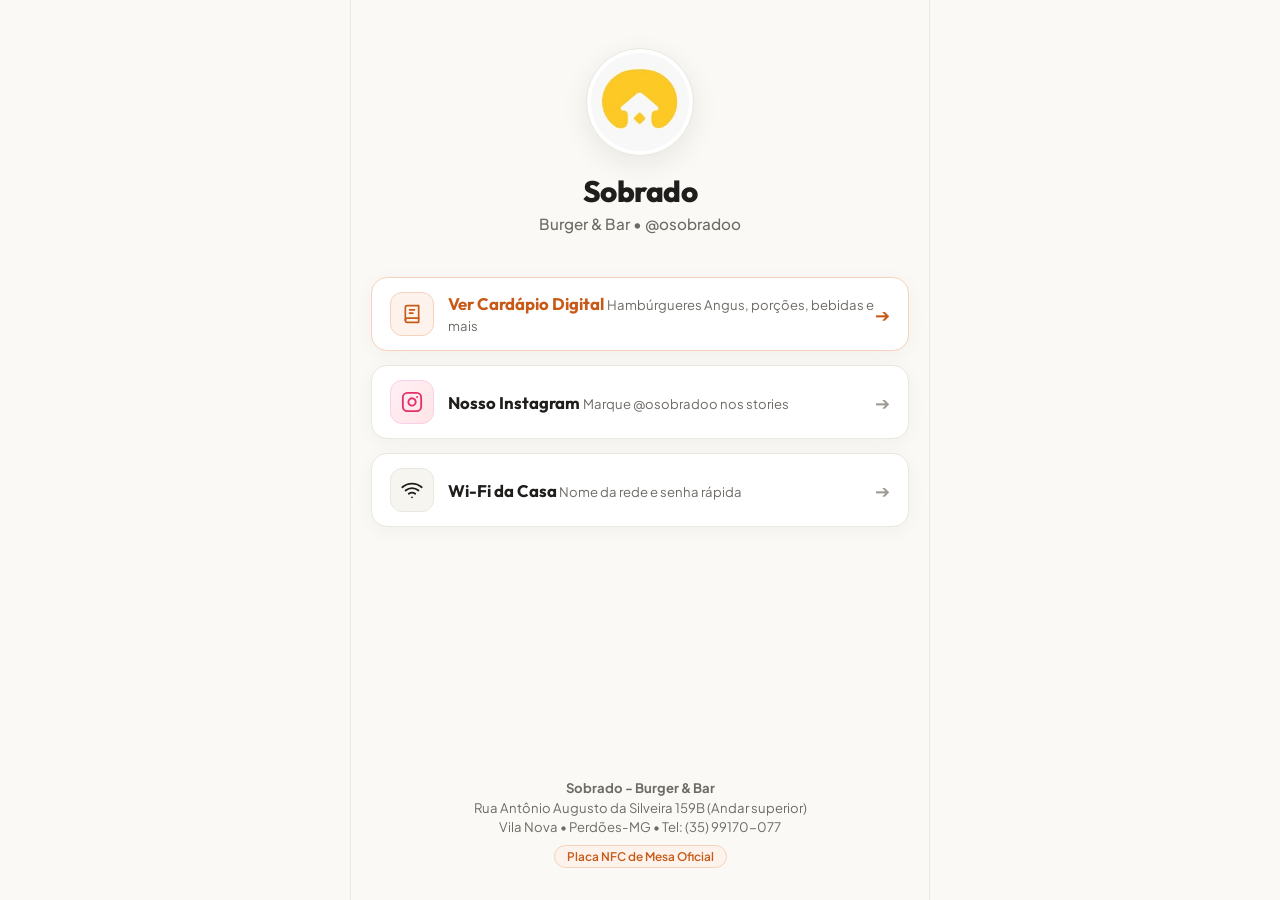
==== index.html @ 11cb1b07 "Primeiro commit" ====
<!DOCTYPE html>
<html lang="pt-BR">
<head>
  <meta charset="UTF-8">
  <meta name="viewport" content="width=device-width, initial-scale=1.0, maximum-scale=1.0, user-scalable=no, viewport-fit=cover">
  <meta name="theme-color" content="#FAF9F5">
  <meta name="apple-mobile-web-app-status-bar-style" content="default">
  <meta name="description" content="O Sobrado — Hamburgueria artesanal & Chopp em ambiente histórico. Acesse o cardápio digital, conecte-se ao Wi-Fi e conheça nossas criações gastronômicas.">
  
  <!-- Open Graph / WhatsApp Preview -->
  <meta property="og:type" content="website">
  <meta property="og:title" content="Sobrado - Burger & Bar">
  <meta property="og:description" content="Cardápio digital artesanal, hambúrgueres Angus, porções e bebidas. Conecte-se e faça seu pedido.">
  <meta property="og:image" content="assets/images/Logo_Sobrado.jpg">
  <meta property="og:locale" content="pt_BR">
  <meta property="og:site_name" content="Sobrado">

  <title>Sobrado - Burger & Bar — Hub de Mesa</title>

  <!-- Favicon com logo oficial -->
  <link rel="icon" type="image/jpeg" href="assets/images/Logo_Sobrado.jpg">

  <!-- Estilos da Aplicação -->
  <link rel="stylesheet" href="assets/css/styles.css">
</head>
<body>

  <div class="app-container" id="hubAppContainer">
    <main class="hub-wrapper">

      <!-- Identidade e Boas-Vindas Centralizada (Topo Limpo & Minimalista) -->
      <section class="hub-identity">
        <div class="hub-logo-box">
          <img 
            src="assets/images/Logo_Sobrado.jpg" 
            alt="Logotipo Sobrado - Burger & Bar" 
            class="hub-logo-img"
            width="108"
            height="108"
            loading="eager"
          />
        </div>

        <h1 class="hub-title">Sobrado</h1>
        <p class="hub-subtitle">Burger & Bar • @osobradoo</p>

        <!-- Selo de Mesa Ativa Detectada via URL NFC (?mesa=XX) -->
        <div class="table-badge" id="hubTableBadge" style="display: none;">
          <span class="table-badge-dot" aria-hidden="true"></span>
          <span>Mesa <strong id="hubTableNumber">--</strong> Conectada</span>
        </div>
      </section>

      <!-- Ações do Hub de Mesa -->
      <nav class="hub-actions" aria-label="Menu principal de acesso">
        
        <!-- Opção 1: Ver Cardápio (Ação Principal) -->
        <a href="cardapio.html" class="hub-btn hub-btn-primary" id="hubMenuLink">
          <div class="hub-btn-left">
            <span class="hub-btn-icon" aria-hidden="true">
              <svg width="20" height="20" viewBox="0 0 24 24" fill="none" stroke="currentColor" stroke-width="2" stroke-linecap="round" stroke-linejoin="round">
                <path d="M4 19.5A2.5 2.5 0 0 1 6.5 17H20"></path>
                <path d="M6.5 2H20v20H6.5A2.5 2.5 0 0 1 4 19.5v-15A2.5 2.5 0 0 1 6.5 2z"></path>
                <line x1="9" y1="7" x2="15" y2="7"></line>
                <line x1="9" y1="11" x2="13" y2="11"></line>
              </svg>
            </span>
            <div class="hub-btn-text">
              <span class="hub-btn-title">Ver Cardápio Digital</span>
              <span class="hub-btn-desc">Hambúrgueres Angus, porções, bebidas e mais</span>
            </div>
          </div>
          <span class="hub-btn-arrow" aria-hidden="true">➔</span>
        </a>

        <!-- Opção 2: Nosso Instagram -->
        <a 
          href="https://www.instagram.com/osobradoo" 
          target="_blank" 
          rel="noopener noreferrer" 
          class="hub-btn hub-btn-instagram"
          id="hubInstagramLink">
          <div class="hub-btn-left">
            <span class="hub-btn-icon" aria-hidden="true">
              <svg width="22" height="22" viewBox="0 0 24 24" fill="none" stroke="currentColor" stroke-width="2" stroke-linecap="round" stroke-linejoin="round">
                <rect x="2" y="2" width="20" height="20" rx="5" ry="5"></rect>
                <path d="M16 11.37A4 4 0 1 1 12.63 8 4 4 0 0 1 16 11.37z"></path>
                <line x1="17.5" y1="6.5" x2="17.51" y2="6.5"></line>
              </svg>
            </span>
            <div class="hub-btn-text">
              <span class="hub-btn-title">Nosso Instagram</span>
              <span class="hub-btn-desc">Marque @osobradoo nos stories</span>
            </div>
          </div>
          <span class="hub-btn-arrow" aria-hidden="true">➔</span>
        </a>

        <!-- Opção 3: Wi-Fi da Casa -->
        <button type="button" class="hub-btn hub-btn-wifi btn-trigger-wifi" id="hubWifiBtn">
          <div class="hub-btn-left">
            <span class="hub-btn-icon" aria-hidden="true">
              <svg width="22" height="22" viewBox="0 0 24 24" fill="none" stroke="currentColor" stroke-width="2" stroke-linecap="round" stroke-linejoin="round">
                <path d="M5 12.55a11 11 0 0 1 14.08 0"></path>
                <path d="M1.42 9a16 16 0 0 1 21.16 0"></path>
                <path d="M8.53 16.11a6 6 0 0 1 6.95 0"></path>
                <line x1="12" y1="20" x2="12.01" y2="20"></line>
              </svg>
            </span>
            <div class="hub-btn-text">
              <span class="hub-btn-title">Wi-Fi da Casa</span>
              <span class="hub-btn-desc">Nome da rede e senha rápida</span>
            </div>
          </div>
          <span class="hub-btn-arrow" aria-hidden="true">➔</span>
        </button>

      </nav>

      <!-- Rodapé Institucional Oficial -->
      <footer class="hub-footer">
        <p class="hub-footer-text">
          <strong>Sobrado - Burger & Bar</strong><br>
          Rua Antônio Augusto da Silveira 159B (Andar superior)<br>
          Vila Nova • Perdões-MG • Tel: (35) 99170-077
        </p>
        <span class="hub-footer-badge">Placa NFC de Mesa Oficial</span>
      </footer>

    </main>

    <!-- Modal de Wi-Fi -->
    <div class="modal-overlay" id="wifiModal" role="dialog" aria-modal="true" aria-labelledby="wifiModalTitle">
      <div class="wifi-modal-box">
        <div class="wifi-icon-large" aria-hidden="true">
          <svg width="32" height="32" viewBox="0 0 24 24" fill="none" stroke="currentColor" stroke-width="2" stroke-linecap="round" stroke-linejoin="round">
            <path d="M5 12.55a11 11 0 0 1 14.08 0"></path>
            <path d="M1.42 9a16 16 0 0 1 21.16 0"></path>
            <path d="M8.53 16.11a6 6 0 0 1 6.95 0"></path>
            <line x1="12" y1="20" x2="12.01" y2="20"></line>
          </svg>
        </div>

        <h2 class="wifi-modal-title" id="wifiModalTitle">Wi-Fi d'O Sobrado</h2>
        <p class="wifi-modal-desc">Conecte-se gratuitamente à nossa rede exclusiva para clientes.</p>

        <div class="wifi-info-card">
          <div class="wifi-row">
            <span class="wifi-row-label">Nome da Rede (SSID)</span>
            <span class="wifi-row-value">O Sobrado - Clientes</span>
          </div>
          <div class="wifi-row">
            <span class="wifi-row-label">Senha de Acesso</span>
            <span class="wifi-row-value">sobradoburger</span>
          </div>
        </div>

        <button type="button" class="btn-copy-wifi" id="btnCopyWifiPassword">
          <svg width="18" height="18" viewBox="0 0 24 24" fill="none" stroke="currentColor" stroke-width="2" stroke-linecap="round" stroke-linejoin="round">
            <rect x="9" y="9" width="13" height="13" rx="2" ry="2"></rect>
            <path d="M5 15H4a2 2 0 0 1-2-2V4a2 2 0 0 1 2-2h9a2 2 0 0 1 2 2v1"></path>
          </svg>
          <span>Copiar Senha</span>
        </button>

        <button type="button" class="btn-close-wifi-text" id="btnCloseWifi">
          Fechar Janela
        </button>
      </div>
    </div>

    <!-- Toast de Notificação -->
    <div class="toast-notice" id="toastNotice" role="status" aria-live="polite"></div>

  </div>

  <!-- Scripts -->
  <script src="assets/js/products.js"></script>
  <script src="assets/js/app.js"></script>
</body>
</html>
---- assets/css/styles.css ----
/* =====================================================================
   O SOBRADO — CARDÁPIO DIGITAL & HUB NFC
   Design System Light Theme: Leve, Limpo, Sofisticado e Minimalista
   ===================================================================== */

@import url('https://fonts.googleapis.com/css2?family=Outfit:wght@400;500;600;700;800&family=Plus+Jakarta+Sans:wght@400;500;600;700&display=swap');

:root {
  /* 1. Paleta de Superfícies (Light Gastronômico & Aconchegante) */
  --bg-main: #FAF9F5;             /* Creme/off-white suave, acolhedor e leve */
  --bg-main-alt: #F4F1EA;         /* Variação sutil para seções de destaque */
  --bg-card: #FFFFFF;             /* Branco puro para cartões e links */
  --bg-card-hover: #FCFBFA;       /* Micro-hover suave */
  --bg-input: #FFFFFF;            /* Fundo dos campos de entrada */
  --bg-chip: #F2EFEB;             /* Chips inativos e badges secundários */
  --bg-chip-hover: #E9E5DE;       /* Hover de chips */
  --bg-glass: rgba(250, 249, 245, 0.92); /* Vidro fosco claro no topo */

  /* 2. Cores de Destaque Gastronômico (Terracota & Âmbar Queimado) */
  --brand-terracotta: #C85A17;     /* Tom terracota/brasa nobre */
  --brand-terracotta-hover: #B44E11; /* Estado ativo/hover */
  --brand-terracotta-light: #FDF3EC; /* Fundo suave para ícones e tags */
  --brand-terracotta-border: #F6D2BD;/* Borda delicada de destaque */
  --brand-amber: #D97706;          /* Âmbar complementar */

  /* 3. Selo de Mesa e Status (Verde Musgo / Sálvia Acolhedor) */
  --status-table-bg: #EAF6EE;      /* Fundo da cápsula da mesa */
  --status-table-border: #C6E7D2;  /* Borda sutil da cápsula */
  --status-table-text: #237841;    /* Verde elegante e legível */
  --status-table-dot: #2E9B54;     /* Ponto pulsante */

  /* 4. Tipografia & Hierarquia de Contraste */
  --text-primary: #1F1E1C;         /* Preto suave / grafite escuro */
  --text-heading: #2D2B28;         /* Títulos e destaques estruturais */
  --text-secondary: #6E6B65;       /* Descrições e ingredientes */
  --text-dim: #9E9B94;             /* Elementos discretos e placeholders */
  --text-white: #FFFFFF;           /* Texto sobre botões terracota */

  /* 5. Bordas e Sombras Suaves (Sem peso preto) */
  --border-subtle: #EAE7E1;        /* Linha sutil padrão */
  --border-divider: #F0ECE4;       /* Divisores internos */
  --border-focus: #C85A17;         /* Foco de acessibilidade */

  --shadow-sm: 0 2px 8px rgba(31, 30, 28, 0.03);
  --shadow-card: 0 4px 20px rgba(31, 30, 28, 0.04);
  --shadow-card-hover: 0 8px 26px rgba(31, 30, 28, 0.07);
  --shadow-drawer: 0 -10px 40px rgba(31, 30, 28, 0.12);
  --shadow-modal: 0 16px 40px rgba(31, 30, 28, 0.14);

  /* 6. Medidas e Geometria */
  --font-heading: 'Outfit', -apple-system, BlinkMacSystemFont, sans-serif;
  --font-body: 'Plus Jakarta Sans', -apple-system, BlinkMacSystemFont, sans-serif;
  --radius-sm: 10px;
  --radius-md: 16px;
  --radius-lg: 20px;
  --radius-xl: 24px;
  --radius-full: 9999px;
  --header-height: 64px;
  --category-bar-height: 56px;
  --touch-target: 44px;
}

/* =====================================================================
   RESET E BASE
   ===================================================================== */
*, *::before, *::after {
  box-sizing: border-box;
  margin: 0;
  padding: 0;
  -webkit-tap-highlight-color: transparent;
}

html {
  font-size: 16px;
  scroll-behavior: smooth;
  background-color: var(--bg-main);
  color: var(--text-primary);
  font-family: var(--font-body);
  -webkit-font-smoothing: antialiased;
  -moz-osx-font-smoothing: grayscale;
}

body {
  min-height: 100vh;
  display: flex;
  flex-direction: column;
  background-color: var(--bg-main);
  color: var(--text-primary);
  overflow-x: hidden;
  padding-bottom: env(safe-area-inset-bottom, 20px);
}

img, video {
  display: block;
  max-width: 100%;
  height: auto;
}

button, a, input {
  font-family: inherit;
  color: inherit;
}

button {
  background: none;
  border: none;
  cursor: pointer;
}

a {
  text-decoration: none;
}

/* =====================================================================
   CONTAINER DO APP (MOBILE-FIRST)
   ===================================================================== */
.app-container {
  width: 100%;
  max-width: 580px;
  margin: 0 auto;
  min-height: 100vh;
  position: relative;
  display: flex;
  flex-direction: column;
  background-color: var(--bg-main);
}

/* =====================================================================
   1. HUB DE ENTRADA (INDEX.HTML / LINKTREE DA MESA)
   ===================================================================== */
.hub-wrapper {
  display: flex;
  flex-direction: column;
  min-height: 100vh;
  padding: 48px 20px 32px 20px;
  padding-top: max(48px, env(safe-area-inset-top, 32px));
  position: relative;
  z-index: 1;
}

/* Identidade Centralizada do Sobrado (Clean & Minimalista) */
.hub-identity {
  display: flex;
  flex-direction: column;
  align-items: center;
  text-align: center;
  margin-top: 0;
  margin-bottom: 30px;
  position: relative;
  z-index: 2;
}

.hub-logo-box {
  width: 108px;
  height: 108px;
  border-radius: 50%;
  padding: 4px;
  background-color: #FFFFFF;
  border: 1px solid var(--border-subtle);
  box-shadow: 0 8px 28px rgba(31, 30, 28, 0.08);
  margin-bottom: 16px;
  transition: transform 0.25s ease, box-shadow 0.25s ease;
  display: flex;
  align-items: center;
  justify-content: center;
  overflow: hidden;
}

.hub-logo-box:hover {
  transform: translateY(-2px);
  box-shadow: 0 12px 32px rgba(31, 30, 28, 0.12);
}

.hub-logo-img {
  width: 100%;
  height: 100%;
  border-radius: 50%;
  object-fit: cover;
  background-color: #FFFFFF;
}

.hub-title {
  font-family: var(--font-heading);
  font-size: 1.85rem;
  font-weight: 800;
  letter-spacing: -0.5px;
  color: var(--text-primary);
  margin-bottom: 4px;
}

.hub-subtitle {
  font-size: 0.95rem;
  color: var(--text-secondary);
  font-weight: 500;
  margin-bottom: 14px;
}

/* Selo de Mesa Ativa Clean */
.table-badge {
  display: inline-flex;
  align-items: center;
  gap: 8px;
  background-color: var(--status-table-bg);
  border: 1px solid var(--status-table-border);
  padding: 6px 14px;
  border-radius: var(--radius-full);
  font-size: 0.85rem;
  font-weight: 600;
  color: var(--status-table-text);
  box-shadow: 0 2px 6px rgba(35, 120, 65, 0.06);
}

.table-badge-dot {
  width: 8px;
  height: 8px;
  border-radius: 50%;
  background-color: var(--status-table-dot);
  box-shadow: 0 0 6px rgba(46, 155, 84, 0.5);
  animation: pulseGreen 2.2s infinite ease-in-out;
}

@keyframes pulseGreen {
  0%, 100% { transform: scale(0.9); opacity: 0.85; }
  50% { transform: scale(1.15); opacity: 1; }
}

/* Lista de Ações do Hub */
.hub-actions {
  display: flex;
  flex-direction: column;
  gap: 14px;
  width: 100%;
  margin-bottom: 28px;
}

.hub-btn {
  display: flex;
  align-items: center;
  justify-content: space-between;
  width: 100%;
  min-height: 68px;
  padding: 14px 18px;
  border-radius: var(--radius-md);
  background-color: var(--bg-card);
  border: 1px solid var(--border-subtle);
  color: var(--text-primary);
  box-shadow: var(--shadow-card);
  transition: transform 0.18s cubic-bezier(0.16, 1, 0.3, 1), box-shadow 0.18s ease, border-color 0.18s ease;
  position: relative;
}

.hub-btn:hover {
  box-shadow: var(--shadow-card-hover);
  border-color: #DFDBD3;
  transform: translateY(-1px);
}

.hub-btn:active {
  transform: scale(0.985);
}

.hub-btn-left {
  display: flex;
  align-items: center;
  gap: 14px;
}

.hub-btn-icon {
  width: 44px;
  height: 44px;
  border-radius: 12px;
  display: flex;
  align-items: center;
  justify-content: center;
  font-size: 1.25rem;
  flex-shrink: 0;
  background-color: var(--bg-main-alt);
  border: 1px solid var(--border-subtle);
  color: var(--text-primary);
  transition: transform 0.2s ease, background-color 0.2s ease;
}

.hub-btn-text {
  text-align: left;
}

.hub-btn-title {
  font-family: var(--font-heading);
  font-size: 1.05rem;
  font-weight: 700;
  color: var(--text-primary);
  line-height: 1.25;
}

.hub-btn-desc {
  font-size: 0.82rem;
  color: var(--text-secondary);
  margin-top: 3px;
}

.hub-btn-arrow {
  color: var(--text-dim);
  font-size: 1.15rem;
  transition: transform 0.2s ease, color 0.2s ease;
}

.hub-btn:hover .hub-btn-arrow {
  transform: translateX(3px);
  color: var(--brand-terracotta);
}

/* Botão 1: Ver Cardápio (Ação Principal com Acento Terracota Nobre) */
.hub-btn-primary {
  border-color: var(--brand-terracotta-border);
  background-color: #FFFFFF;
}

.hub-btn-primary .hub-btn-icon {
  background-color: var(--brand-terracotta-light);
  border-color: var(--brand-terracotta-border);
  color: var(--brand-terracotta);
}

.hub-btn-primary .hub-btn-title {
  color: var(--brand-terracotta);
}

.hub-btn-primary .hub-btn-arrow {
  color: var(--brand-terracotta);
}

/* Botão 2: Instagram */
.hub-btn-instagram .hub-btn-icon {
  background: linear-gradient(135deg, #FFF0F5 0%, #FFE4E6 100%);
  border-color: #FBCFE8;
  color: #E1306C;
}

/* Botão 3: Wi-Fi */
.hub-btn-wifi .hub-btn-icon {
  background-color: #F7F5F0;
  color: var(--text-primary);
}

/* Rodapé do Hub */
.hub-footer {
  margin-top: auto;
  text-align: center;
  padding-top: 20px;
}

.hub-footer-text {
  font-size: 0.82rem;
  color: var(--text-secondary);
  line-height: 1.5;
}

.hub-footer-badge {
  display: inline-block;
  margin-top: 8px;
  font-size: 0.74rem;
  font-weight: 600;
  color: var(--brand-terracotta);
  background-color: var(--brand-terracotta-light);
  border: 1px solid var(--brand-terracotta-border);
  padding: 3px 12px;
  border-radius: var(--radius-full);
}

/* =====================================================================
   2. CARDÁPIO DIGITAL (CARDAPIO.HTML)
   ===================================================================== */

/* Header Compacto Sticky */
.menu-header {
  position: sticky;
  top: 0;
  z-index: 100;
  height: var(--header-height);
  background: var(--bg-glass);
  backdrop-filter: blur(12px);
  -webkit-backdrop-filter: blur(12px);
  border-bottom: 1px solid var(--border-subtle);
  display: flex;
  align-items: center;
  justify-content: space-between;
  padding: 0 16px;
  padding-top: env(safe-area-inset-top, 0px);
}

.header-left {
  display: flex;
  align-items: center;
  gap: 12px;
}

.btn-back-hub {
  width: 40px;
  height: 40px;
  border-radius: 12px;
  background-color: var(--bg-card);
  border: 1px solid var(--border-subtle);
  display: flex;
  align-items: center;
  justify-content: center;
  color: var(--text-primary);
  box-shadow: var(--shadow-sm);
  transition: transform 0.1s ease, border-color 0.15s ease;
}

.btn-back-hub:active {
  transform: scale(0.92);
}

.header-brand {
  display: flex;
  align-items: center;
  gap: 10px;
}

.header-logo-mini {
  width: 36px;
  height: 36px;
  border-radius: 50%;
  object-fit: cover;
  border: 1.5px solid var(--border-subtle);
  background-color: #FFFFFF;
}

.header-title-box {
  display: flex;
  flex-direction: column;
}

.header-title {
  font-family: var(--font-heading);
  font-size: 1.15rem;
  font-weight: 800;
  color: var(--text-primary);
  line-height: 1.1;
  letter-spacing: -0.3px;
}

.header-desc {
  font-size: 0.74rem;
  color: var(--text-secondary);
  font-weight: 500;
}

.header-right {
  display: flex;
  align-items: center;
  gap: 8px;
}

.header-table-badge {
  display: flex;
  align-items: center;
  gap: 6px;
  background-color: var(--status-table-bg);
  border: 1px solid var(--status-table-border);
  padding: 5px 12px;
  border-radius: var(--radius-full);
  font-size: 0.8rem;
  font-weight: 700;
  color: var(--status-table-text);
}

.header-wifi-btn {
  width: 40px;
  height: 40px;
  border-radius: 12px;
  background-color: var(--bg-card);
  border: 1px solid var(--border-subtle);
  display: flex;
  align-items: center;
  justify-content: center;
  color: var(--text-primary);
  box-shadow: var(--shadow-sm);
  transition: transform 0.1s ease;
}

.header-wifi-btn:active {
  transform: scale(0.92);
}

.header-cart-btn {
  position: relative;
  width: 40px;
  height: 40px;
  border-radius: 12px;
  background-color: var(--bg-card);
  border: 1px solid var(--border-subtle);
  display: flex;
  align-items: center;
  justify-content: center;
  color: var(--text-primary);
  box-shadow: var(--shadow-sm);
  transition: transform 0.1s ease, border-color 0.15s ease;
  cursor: pointer;
}

.header-cart-btn:active {
  transform: scale(0.92);
}

.cart-badge {
  position: absolute;
  top: -4px;
  right: -4px;
  min-width: 19px;
  height: 19px;
  padding: 0 5px;
  border-radius: var(--radius-full);
  background-color: var(--brand-terracotta);
  color: #FFFFFF;
  font-size: 0.72rem;
  font-weight: 800;
  display: flex;
  align-items: center;
  justify-content: center;
  box-shadow: 0 2px 6px rgba(200, 90, 23, 0.45);
  border: 2px solid #FFFFFF;
  line-height: 1;
  transition: transform 0.2s cubic-bezier(0.175, 0.885, 0.32, 1.275);
}

/* Barra de Pesquisa Rápida */
.search-container {
  padding: 14px 16px 8px 16px;
  position: relative;
}

.search-input-wrapper {
  position: relative;
  display: flex;
  align-items: center;
  background-color: var(--bg-card);
  border: 1px solid var(--border-subtle);
  border-radius: var(--radius-md);
  padding: 0 14px;
  box-shadow: var(--shadow-sm);
  transition: border-color 0.2s ease, box-shadow 0.2s ease;
}

.search-input-wrapper:focus-within {
  border-color: var(--brand-terracotta);
  box-shadow: 0 0 0 3px rgba(200, 90, 23, 0.12);
}

.search-icon {
  color: var(--text-dim);
  font-size: 1.05rem;
  margin-right: 10px;
  flex-shrink: 0;
  display: flex;
  align-items: center;
}

.search-input {
  width: 100%;
  height: 46px;
  background: transparent;
  border: none;
  outline: none;
  color: var(--text-primary);
  font-size: 0.95rem;
  font-weight: 500;
}

.search-input::placeholder {
  color: var(--text-dim);
}

.search-clear-btn {
  width: 28px;
  height: 28px;
  display: none;
  align-items: center;
  justify-content: center;
  color: var(--text-dim);
  border-radius: 50%;
  font-size: 0.85rem;
  transition: color 0.15s ease;
}

.search-clear-btn:hover {
  color: var(--text-primary);
}

.search-input:not(:placeholder-shown) ~ .search-clear-btn {
  display: flex;
}

/* Barra de Categorias Horizontal Sticky */
.categories-bar-wrapper {
  position: sticky;
  top: var(--header-height);
  z-index: 90;
  background: var(--bg-glass);
  backdrop-filter: blur(12px);
  -webkit-backdrop-filter: blur(12px);
  border-bottom: 1px solid var(--border-subtle);
  padding: 10px 0;
}

.categories-bar {
  display: flex;
  gap: 8px;
  overflow-x: auto;
  scroll-behavior: smooth;
  padding: 0 16px;
  scrollbar-width: none;
  -ms-overflow-style: none;
}

.categories-bar::-webkit-scrollbar {
  display: none;
}

.category-tab {
  display: inline-flex;
  align-items: center;
  justify-content: center;
  padding: 8px 16px;
  min-height: 38px;
  border-radius: var(--radius-full);
  background-color: #F0EFEA;
  border: 1px solid var(--border-subtle);
  color: #555555;
  font-size: 0.86rem;
  font-weight: 600;
  white-space: nowrap;
  flex-shrink: 0;
  transition: all 0.2s cubic-bezier(0.16, 1, 0.3, 1);
  cursor: pointer;
  letter-spacing: -0.1px;
}

.category-tab:hover {
  background-color: #E8E6E0;
  color: var(--text-primary);
  border-color: #D8D4CC;
}

.category-tab.active {
  background-color: var(--brand-terracotta);
  color: #FFFFFF;
  border-color: var(--brand-terracotta);
  box-shadow: 0 3px 12px rgba(200, 90, 23, 0.24);
  font-weight: 700;
}

/* =====================================================================
   SEÇÕES E LISTAGEM DE PRODUTOS
   ===================================================================== */
.menu-content {
  padding: 16px;
  display: flex;
  flex-direction: column;
  gap: 32px;
}

.menu-section {
  scroll-margin-top: calc(var(--header-height) + var(--category-bar-height) + 14px);
}

.section-header {
  margin-bottom: 14px;
}

.section-title-wrap {
  display: flex;
  align-items: center;
  justify-content: space-between;
  gap: 12px;
  margin-bottom: 4px;
}

.section-title {
  font-family: var(--font-heading);
  font-size: 1.35rem;
  font-weight: 800;
  color: var(--text-primary);
  letter-spacing: -0.3px;
  line-height: 1.25;
}

.section-count {
  font-size: 0.78rem;
  font-weight: 600;
  color: var(--text-secondary);
  background-color: var(--bg-main-alt);
  border: 1px solid var(--border-subtle);
  padding: 3px 10px;
  border-radius: var(--radius-full);
  white-space: nowrap;
  flex-shrink: 0;
}

.section-desc {
  font-size: 0.85rem;
  color: var(--text-secondary);
  line-height: 1.45;
}

/* Grade de Produtos */
.products-grid {
  display: flex;
  flex-direction: column;
  gap: 14px;
}

/* Card do Produto (Clean & Refinado) */
.product-card {
  display: flex;
  gap: 14px;
  background-color: var(--bg-card);
  border: 1px solid var(--border-subtle);
  border-radius: var(--radius-lg);
  padding: 12px;
  box-shadow: var(--shadow-card);
  cursor: pointer;
  transition: transform 0.18s ease, border-color 0.18s ease, box-shadow 0.18s ease;
  position: relative;
  overflow: hidden;
}

.product-card:active {
  transform: scale(0.985);
}

.product-card:hover {
  border-color: #DFDBD3;
  box-shadow: var(--shadow-card-hover);
}

/* Imagem e Miniatura do Card */
.product-card-media {
  width: 104px;
  height: 104px;
  flex-shrink: 0;
  border-radius: var(--radius-md);
  overflow: hidden;
  position: relative;
  background-color: var(--bg-main-alt);
  border: 1px solid var(--border-subtle);
}

.product-card-img {
  width: 100%;
  height: 100%;
  object-fit: cover;
  transition: transform 0.3s ease;
}

.product-card:hover .product-card-img {
  transform: scale(1.04);
}

/* Fallback de mídia caso imagem falte */
.media-fallback {
  width: 100%;
  height: 100%;
  display: flex;
  flex-direction: column;
  align-items: center;
  justify-content: center;
  background: var(--bg-main-alt);
  color: var(--brand-terracotta);
  font-size: 1.8rem;
}

/* Badge de Destaque Discreta e Elegante */
.product-badge {
  position: absolute;
  top: 6px;
  left: 6px;
  background-color: rgba(255, 255, 255, 0.94);
  backdrop-filter: blur(4px);
  -webkit-backdrop-filter: blur(4px);
  border: 1px solid var(--brand-terracotta-border);
  color: var(--brand-terracotta);
  font-size: 0.65rem;
  font-weight: 700;
  padding: 2px 7px;
  border-radius: 6px;
  text-transform: uppercase;
  letter-spacing: 0.3px;
  box-shadow: 0 2px 6px rgba(0, 0, 0, 0.06);
}

/* Informações do Produto */
.product-card-info {
  display: flex;
  flex-direction: column;
  flex: 1;
  min-width: 0;
}

.product-card-name {
  font-family: var(--font-heading);
  font-size: 1.08rem;
  font-weight: 700;
  color: var(--text-primary);
  line-height: 1.25;
  margin-bottom: 4px;
  display: -webkit-box;
  -webkit-line-clamp: 2;
  -webkit-box-orient: vertical;
  overflow: hidden;
}

.product-card-desc {
  font-size: 0.82rem;
  color: var(--text-secondary);
  line-height: 1.45;
  display: -webkit-box;
  -webkit-line-clamp: 2;
  -webkit-box-orient: vertical;
  overflow: hidden;
  margin-bottom: 8px;
}

.product-card-footer {
  margin-top: auto;
  display: flex;
  align-items: center;
  justify-content: space-between;
}

.product-price {
  font-family: var(--font-heading);
  font-size: 1.15rem;
  font-weight: 800;
  color: var(--brand-terracotta);
  letter-spacing: -0.2px;
}

.product-price-currency {
  font-size: 0.8rem;
  font-weight: 600;
  margin-right: 2px;
  color: var(--brand-terracotta);
}

.btn-open-detail {
  display: inline-flex;
  align-items: center;
  justify-content: center;
  width: 32px;
  height: 32px;
  border-radius: 50%;
  background-color: var(--bg-main-alt);
  border: 1px solid var(--border-subtle);
  color: var(--text-secondary);
  font-size: 0.85rem;
  transition: all 0.18s ease;
}

.product-card:hover .btn-open-detail {
  background-color: var(--brand-terracotta);
  border-color: var(--brand-terracotta);
  color: #FFFFFF;
  transform: scale(1.08);
}

/* Estado de busca vazia */
.empty-search-state {
  display: none;
  flex-direction: column;
  align-items: center;
  justify-content: center;
  padding: 48px 20px;
  text-align: center;
}

.empty-search-state.show {
  display: flex;
}

.empty-icon {
  font-size: 3rem;
  margin-bottom: 12px;
  opacity: 0.7;
}

.empty-title {
  font-family: var(--font-heading);
  font-size: 1.25rem;
  font-weight: 700;
  color: var(--text-primary);
  margin-bottom: 4px;
}

.empty-desc {
  font-size: 0.88rem;
  color: var(--text-secondary);
}

/* =====================================================================
   3. MODAL / BOTTOM SHEET DE DETALHES DO PRODUTO (LIGHT THEME)
   ===================================================================== */
.modal-overlay {
  position: fixed;
  inset: 0;
  background-color: rgba(31, 30, 28, 0.45);
  backdrop-filter: blur(8px);
  -webkit-backdrop-filter: blur(8px);
  z-index: 200;
  display: flex;
  align-items: flex-end;
  justify-content: center;
  opacity: 0;
  visibility: hidden;
  transition: opacity 0.25s ease, visibility 0.25s ease;
}

.modal-overlay.active {
  opacity: 1;
  visibility: visible;
}

.product-drawer {
  position: relative;
  width: 100%;
  max-width: 580px;
  max-height: 90vh;
  background-color: #FFFFFF;
  border-top-left-radius: 20px;
  border-top-right-radius: 20px;
  border: 1px solid var(--border-subtle);
  border-bottom: none;
  box-shadow: var(--shadow-drawer);
  display: flex;
  flex-direction: column;
  overflow: hidden;
  transform: translateY(100%);
  transition: transform 0.3s cubic-bezier(0.16, 1, 0.3, 1);
  padding-bottom: env(safe-area-inset-bottom, 20px);
}

.modal-overlay.active .product-drawer {
  transform: translateY(0);
}

/* Handle superior de arrastar */
.drawer-handle-bar {
  width: 100%;
  display: flex;
  justify-content: center;
  padding: 10px 0 6px 0;
  position: absolute;
  top: 0;
  left: 0;
  z-index: 15;
  pointer-events: none;
}

.drawer-handle {
  width: 44px;
  height: 5px;
  background-color: rgba(255, 255, 255, 0.85);
  border-radius: var(--radius-full);
  box-shadow: 0 1px 4px rgba(0, 0, 0, 0.35);
}

/* Mídia em destaque no topo do modal */
.drawer-media-wrap,
.modal-media,
.modal-image-container {
  position: relative;
  width: 100%;
  height: clamp(280px, 75vw, 320px);
  aspect-ratio: 4 / 3;
  min-height: 280px;
  max-height: 320px;
  background-color: #F7F5F0;
  overflow: hidden;
  flex-shrink: 0;
  display: flex;
  align-items: center;
  justify-content: center;
  border-top-left-radius: 20px;
  border-top-right-radius: 20px;
}

@supports (aspect-ratio: 4 / 3) {
  .drawer-media-wrap,
  .modal-media,
  .modal-image-container {
    height: auto;
  }
}

/* Vinheta suave no topo para destacar o handle e o botão fechar */
.drawer-media-wrap::before,
.modal-media::before,
.modal-image-container::before {
  content: "";
  position: absolute;
  top: 0;
  left: 0;
  right: 0;
  height: 60px;
  background: linear-gradient(
    to bottom,
    rgba(0, 0, 0, 0.28) 0%,
    rgba(0, 0, 0, 0.1) 40%,
    transparent 100%
  );
  z-index: 2;
  pointer-events: none;
}

.drawer-media-img,
.drawer-media-video,
.modal-media img,
.modal-image-container img {
  width: 100%;
  height: 100%;
  object-fit: cover;
  object-position: center 75%;
  display: block;
}

/* Regra e classe dedicada para manter o hambúrguer centralizado e visível por inteiro */
.burger-focus,
.drawer-media-img.burger-focus,
.modal-media img.burger-focus,
.modal-image-container img.burger-focus {
  object-fit: cover;
  object-position: center 75%;
}

.focus-bottom,
.drawer-media-img.focus-bottom {
  object-fit: cover;
  object-position: bottom center;
}

/* Imagens verticais ou que necessitem de acomodação completa sem cortes */
.drawer-media-img.is-vertical,
.drawer-media-img.contain-fit {
  object-fit: contain;
  object-position: center;
  background-color: #F7F5F0;
}

.drawer-media-gradient {
  position: absolute;
  inset: 0;
  background: linear-gradient(
    to bottom,
    rgba(0, 0, 0, 0.2) 0%,
    transparent 50%,
    rgba(255, 255, 255, 0.95) 100%
  );
  pointer-events: none;
}

/* Botão Fechar Modal Flutuante com alto contraste e nitidez */
.btn-close-modal {
  position: absolute;
  top: 14px;
  right: 14px;
  width: 38px;
  height: 38px;
  border-radius: 50%;
  background-color: rgba(255, 255, 255, 0.95);
  backdrop-filter: blur(8px);
  -webkit-backdrop-filter: blur(8px);
  border: 1px solid rgba(255, 255, 255, 0.9);
  color: #1F1E1C;
  display: flex;
  align-items: center;
  justify-content: center;
  font-size: 1.15rem;
  font-weight: 700;
  line-height: 1;
  z-index: 20;
  box-shadow: 0 4px 14px rgba(0, 0, 0, 0.18), 0 1px 3px rgba(0, 0, 0, 0.12);
  cursor: pointer;
  transition: transform 0.15s ease, background-color 0.15s ease, box-shadow 0.15s ease;
}

.btn-close-modal:hover {
  background-color: #FFFFFF;
  transform: scale(1.05);
  box-shadow: 0 6px 18px rgba(0, 0, 0, 0.22);
}

.btn-close-modal:active {
  transform: scale(0.92);
}

/* Conteúdo do Drawer */
.drawer-body {
  padding: 18px 20px 24px 20px;
  overflow-y: auto;
  display: flex;
  flex-direction: column;
  gap: 16px;
  background-color: #FFFFFF;
}

.drawer-badge {
  display: inline-block;
  align-self: flex-start;
  font-size: 0.72rem;
  font-weight: 700;
  text-transform: uppercase;
  color: var(--brand-terracotta);
  background-color: var(--brand-terracotta-light);
  border: 1px solid var(--brand-terracotta-border);
  padding: 4px 12px;
  border-radius: var(--radius-full);
}

.drawer-header-row {
  display: flex;
  align-items: flex-start;
  justify-content: space-between;
  gap: 12px;
}

.drawer-title {
  font-family: var(--font-heading);
  font-size: 1.5rem;
  font-weight: 800;
  color: var(--text-primary);
  line-height: 1.2;
}

.drawer-price {
  font-family: var(--font-heading);
  font-size: 1.5rem;
  font-weight: 800;
  color: var(--brand-terracotta);
  white-space: nowrap;
}

.drawer-desc {
  font-size: 0.95rem;
  line-height: 1.6;
  color: var(--text-secondary);
}

/* Seção de Ingredientes */
.drawer-section-title {
  font-family: var(--font-heading);
  font-size: 0.9rem;
  font-weight: 700;
  color: var(--text-primary);
  text-transform: uppercase;
  letter-spacing: 0.5px;
  margin-bottom: 8px;
}

.ingredients-list {
  display: flex;
  flex-wrap: wrap;
  gap: 8px;
  list-style: none;
}

.ingredient-pill {
  font-size: 0.82rem;
  font-weight: 500;
  color: var(--text-heading);
  background-color: var(--bg-main-alt);
  border: 1px solid var(--border-subtle);
  padding: 6px 14px;
  border-radius: var(--radius-full);
  display: inline-flex;
  align-items: center;
  gap: 6px;
}

.ingredient-pill::before {
  content: "•";
  color: var(--brand-terracotta);
  font-size: 1.15rem;
}

/* Card de Acompanhamento / Molho Incluso */
.drawer-accompaniment-card {
  display: flex;
  align-items: flex-start;
  gap: 12px;
  background-color: var(--brand-terracotta-light);
  border: 1px solid var(--brand-terracotta-border);
  border-radius: var(--radius-md);
  padding: 12px 14px;
}

.accompaniment-icon {
  font-size: 1.25rem;
  line-height: 1;
  flex-shrink: 0;
  margin-top: 1px;
}

.accompaniment-text {
  display: flex;
  flex-direction: column;
  gap: 2px;
}

.accompaniment-title {
  font-size: 0.76rem;
  font-weight: 700;
  text-transform: uppercase;
  letter-spacing: 0.4px;
  color: var(--brand-terracotta);
}

.accompaniment-desc {
  font-size: 0.88rem;
  color: var(--text-primary);
  line-height: 1.4;
  font-weight: 500;
}

/* Fallback Grande no Modal de Detalhes */
.media-fallback-large {
  width: 100%;
  height: 100%;
  min-height: 280px;
  display: flex;
  flex-direction: column;
  align-items: center;
  justify-content: center;
  background: linear-gradient(135deg, #FAF9F5 0%, #F5F1E8 100%);
  border-bottom: 1px solid var(--border-subtle);
  position: relative;
  text-align: center;
  padding: 20px;
}

.media-fallback-large .fallback-svg-wrap {
  width: 80px;
  height: 80px;
  border-radius: 50%;
  background-color: #FFFFFF;
  border: 1.5px solid var(--brand-terracotta-border);
  display: flex;
  align-items: center;
  justify-content: center;
  box-shadow: 0 4px 16px rgba(200, 90, 23, 0.12);
  margin-bottom: 12px;
}

.media-fallback-large .fallback-brand-tag {
  font-size: 0.72rem;
  font-weight: 700;
  text-transform: uppercase;
  letter-spacing: 0.6px;
  color: var(--brand-terracotta);
  background: rgba(200, 90, 23, 0.08);
  border: 1px solid var(--brand-terracotta-border);
  padding: 3px 12px;
  border-radius: var(--radius-full);
}

/* =====================================================================
   SEÇÃO DE ADICIONAIS NO MODAL DE DETALHES (EXCLUSIVO AO CLICAR)
   ===================================================================== */
.drawer-addons-section {
  display: flex;
  flex-direction: column;
  gap: 10px;
  padding-top: 4px;
}

.drawer-addons-header {
  display: flex;
  align-items: center;
  justify-content: space-between;
  gap: 8px;
}

.drawer-addons-header .drawer-section-title {
  margin-bottom: 0;
}

.drawer-addons-optional-badge {
  font-size: 0.72rem;
  font-weight: 600;
  color: var(--text-dim);
  background-color: var(--bg-main-alt);
  border: 1px solid var(--border-subtle);
  padding: 2px 8px;
  border-radius: var(--radius-full);
  text-transform: uppercase;
  letter-spacing: 0.5px;
}

.drawer-addons-list {
  display: flex;
  flex-direction: column;
  gap: 8px;
}

.drawer-addon-item {
  display: flex;
  align-items: center;
  justify-content: space-between;
  gap: 12px;
  padding: 10px 14px;
  background-color: #FFFFFF;
  border: 1px solid var(--border-subtle);
  border-radius: var(--radius-md);
  cursor: pointer;
  user-select: none;
  transition: all 0.18s ease;
  position: relative;
}

.drawer-addon-item:hover {
  background-color: #FAFAF7;
  border-color: #DFDBD3;
}

/* Destaque sutil com borda terracota e fundo creme leve ao marcar */
.drawer-addon-item.selected,
.drawer-addon-item:has(.addon-checkbox:checked) {
  background-color: #FDF9F5;
  border-color: var(--brand-terracotta);
  box-shadow: 0 2px 8px rgba(200, 90, 23, 0.08);
}

.drawer-addon-item-left {
  display: flex;
  align-items: center;
  gap: 12px;
  min-width: 0;
  flex: 1;
}

/* Checkbox Estilizado Personalizado */
.addon-checkbox-wrap {
  position: relative;
  width: 20px;
  height: 20px;
  flex-shrink: 0;
  display: flex;
  align-items: center;
  justify-content: center;
}

.addon-checkbox {
  position: absolute;
  opacity: 0;
  width: 100%;
  height: 100%;
  cursor: pointer;
  margin: 0;
  z-index: 2;
}

.addon-custom-check {
  width: 20px;
  height: 20px;
  border-radius: 6px;
  border: 1.5px solid #D5D1C8;
  background-color: #FFFFFF;
  display: flex;
  align-items: center;
  justify-content: center;
  color: transparent;
  transition: all 0.18s ease;
  pointer-events: none;
}

.addon-checkbox:checked + .addon-custom-check,
.drawer-addon-item.selected .addon-custom-check {
  background-color: var(--brand-terracotta);
  border-color: var(--brand-terracotta);
  color: #FFFFFF;
  box-shadow: 0 2px 6px rgba(200, 90, 23, 0.25);
}

.addon-name {
  font-size: 0.92rem;
  font-weight: 600;
  color: var(--text-primary);
  line-height: 1.3;
}

.drawer-addon-item.selected .addon-name,
.drawer-addon-item:has(.addon-checkbox:checked) .addon-name {
  color: #2D2B28;
}

.addon-price {
  font-family: var(--font-heading);
  font-size: 0.88rem;
  font-weight: 700;
  color: var(--brand-terracotta);
  white-space: nowrap;
  letter-spacing: -0.2px;
}

/* Ações do Modal de Detalhes */
.drawer-actions {
  margin-top: 8px;
  display: flex;
  flex-direction: column;
  gap: 10px;
  position: sticky;
  bottom: 0;
  background: linear-gradient(to top, #FFFFFF 90%, rgba(255, 255, 255, 0));
  padding-top: 10px;
  padding-bottom: 2px;
  z-index: 10;
}

.btn-primary-action {
  width: 100%;
  min-height: 52px;
  background-color: var(--brand-terracotta);
  border-radius: var(--radius-md);
  color: #FFFFFF;
  font-family: var(--font-heading);
  font-weight: 700;
  font-size: 1rem;
  display: flex;
  align-items: center;
  justify-content: center;
  gap: 10px;
  box-shadow: 0 4px 16px rgba(200, 90, 23, 0.28);
  transition: transform 0.15s ease, background-color 0.15s ease;
}

.btn-primary-action:hover {
  background-color: var(--brand-terracotta-hover);
}

.btn-primary-action:active {
  transform: scale(0.98);
}

/* =====================================================================
   3.1 MODAL / GAVETA DA SACOLA DE PEDIDOS (LIGHT THEME)
   ===================================================================== */
.cart-drawer {
  max-height: 92vh;
}

.cart-drawer-header {
  padding: 22px 20px 14px 20px;
  border-bottom: 1px solid var(--border-subtle);
  position: relative;
  background-color: #FFFFFF;
}

.cart-title-row {
  display: flex;
  align-items: center;
  justify-content: space-between;
  gap: 12px;
  padding-right: 44px; /* Espaço para o botão fechar */
}

.cart-drawer-title {
  font-family: var(--font-heading);
  font-size: 1.35rem;
  font-weight: 800;
  color: var(--text-primary);
  letter-spacing: -0.3px;
}

.cart-table-badge {
  display: inline-flex;
  align-items: center;
  gap: 6px;
  background-color: var(--status-table-bg);
  border: 1px solid var(--status-table-border);
  padding: 4px 10px;
  border-radius: var(--radius-full);
  font-size: 0.78rem;
  font-weight: 700;
  color: var(--status-table-text);
}

.cart-drawer-subtitle {
  font-size: 0.82rem;
  color: var(--text-secondary);
  margin-top: 4px;
}

.cart-drawer-body {
  flex: 1;
  overflow-y: auto;
  padding: 16px 20px;
  display: flex;
  flex-direction: column;
  background-color: #FFFFFF;
  max-height: 48vh;
}

/* Lista de itens da sacola */
.cart-items-list {
  display: flex;
  flex-direction: column;
  gap: 12px;
}

.cart-item-card {
  background-color: var(--bg-main);
  border: 1px solid var(--border-subtle);
  border-radius: var(--radius-md);
  padding: 12px;
  display: flex;
  align-items: center;
  gap: 12px;
  transition: border-color 0.15s ease;
}

.cart-item-thumb {
  width: 58px;
  height: 58px;
  border-radius: var(--radius-sm);
  object-fit: cover;
  object-position: center;
  border: 1px solid var(--border-subtle);
  background-color: #FFFFFF;
  flex-shrink: 0;
}

.cart-item-details {
  flex: 1;
  display: flex;
  flex-direction: column;
  gap: 4px;
  min-width: 0;
}

.cart-item-top {
  display: flex;
  justify-content: space-between;
  align-items: flex-start;
  gap: 8px;
}

.cart-item-name {
  font-family: var(--font-heading);
  font-size: 0.92rem;
  font-weight: 700;
  color: var(--text-primary);
  line-height: 1.25;
  white-space: nowrap;
  overflow: hidden;
  text-overflow: ellipsis;
}

.btn-cart-remove {
  background: none;
  border: none;
  color: var(--text-dim);
  font-size: 0.95rem;
  line-height: 1;
  padding: 2px 4px;
  cursor: pointer;
  border-radius: 4px;
  transition: color 0.15s ease;
}

.btn-cart-remove:hover {
  color: #DC2626;
}

.cart-item-addons {
  font-size: 0.78rem;
  line-height: 1.35;
  color: var(--text-secondary);
  margin: 1px 0 3px 0;
  word-break: break-word;
}

.cart-item-addons-price {
  font-weight: 700;
  color: var(--brand-terracotta);
  white-space: nowrap;
}

.cart-item-unit {
  font-size: 0.78rem;
  color: var(--text-secondary);
  font-weight: 500;
}

.cart-item-bottom {
  display: flex;
  justify-content: space-between;
  align-items: center;
  margin-top: 4px;
}

.cart-qty-control {
  display: inline-flex;
  align-items: center;
  gap: 6px;
  background-color: #FFFFFF;
  border: 1px solid var(--border-subtle);
  border-radius: 8px;
  padding: 2px 4px;
}

.btn-qty-action {
  width: 26px;
  height: 26px;
  border-radius: 6px;
  background-color: var(--bg-main);
  border: 1px solid var(--border-subtle);
  color: var(--text-primary);
  font-weight: 700;
  font-size: 0.95rem;
  display: flex;
  align-items: center;
  justify-content: center;
  cursor: pointer;
  transition: transform 0.1s ease, background-color 0.1s ease;
}

.btn-qty-action:active {
  transform: scale(0.9);
  background-color: var(--border-subtle);
}

.cart-qty-display {
  min-width: 22px;
  text-align: center;
  font-size: 0.88rem;
  font-weight: 800;
  color: var(--text-primary);
}

.cart-item-subtotal {
  font-family: var(--font-heading);
  font-size: 0.98rem;
  font-weight: 800;
  color: var(--brand-terracotta);
}

/* Estado Vazio da Sacola */
.cart-empty-state {
  padding: 36px 16px;
  text-align: center;
  display: flex;
  flex-direction: column;
  align-items: center;
  gap: 12px;
  margin: auto 0;
}

.cart-empty-icon {
  width: 64px;
  height: 64px;
  border-radius: 50%;
  background-color: var(--brand-terracotta-light);
  border: 1px solid var(--brand-terracotta-border);
  color: var(--brand-terracotta);
  display: flex;
  align-items: center;
  justify-content: center;
  margin-bottom: 4px;
}

.cart-empty-title {
  font-family: var(--font-heading);
  font-size: 1.25rem;
  font-weight: 800;
  color: var(--text-primary);
}

.cart-empty-desc {
  font-size: 0.88rem;
  color: var(--text-secondary);
  max-width: 260px;
  line-height: 1.45;
}

.btn-explore-menu {
  margin-top: 8px;
  padding: 10px 22px;
  border-radius: var(--radius-full);
  background-color: var(--brand-terracotta-light);
  border: 1px solid var(--brand-terracotta-border);
  color: var(--brand-terracotta);
  font-weight: 700;
  font-size: 0.88rem;
  cursor: pointer;
  transition: transform 0.15s ease, background-color 0.15s ease;
}

.btn-explore-menu:active {
  transform: scale(0.96);
}

/* Rodapé da Sacola */
.cart-drawer-footer {
  padding: 16px 20px 20px 20px;
  border-top: 1px solid var(--border-subtle);
  background-color: #FFFFFF;
  display: flex;
  flex-direction: column;
  gap: 14px;
}

.cart-notes-wrapper {
  display: flex;
  flex-direction: column;
  gap: 6px;
}

.cart-notes-label {
  display: flex;
  align-items: center;
  gap: 6px;
  font-size: 0.76rem;
  font-weight: 700;
  text-transform: uppercase;
  letter-spacing: 0.4px;
  color: var(--text-secondary);
}

.cart-notes-input {
  width: 100%;
  border: 1px solid var(--border-subtle);
  border-radius: var(--radius-sm);
  padding: 10px 12px;
  font-family: var(--font-body);
  font-size: 0.88rem;
  color: var(--text-primary);
  background-color: var(--bg-main);
  resize: none;
  outline: none;
  transition: border-color 0.15s ease, background-color 0.15s ease;
}

.cart-notes-input:focus {
  border-color: var(--brand-terracotta);
  background-color: #FFFFFF;
}

.cart-total-row {
  display: flex;
  justify-content: space-between;
  align-items: center;
  padding-top: 2px;
}

.cart-total-label {
  font-size: 0.95rem;
  font-weight: 600;
  color: var(--text-secondary);
}

.cart-total-value {
  font-family: var(--font-heading);
  font-size: 1.45rem;
  font-weight: 800;
  color: var(--text-primary);
  letter-spacing: -0.3px;
}

.btn-whatsapp-order {
  width: 100%;
  min-height: 52px;
  border-radius: var(--radius-md);
  background-color: var(--brand-terracotta);
  color: #FFFFFF;
  font-family: var(--font-heading);
  font-weight: 700;
  font-size: 1.05rem;
  display: flex;
  align-items: center;
  justify-content: center;
  gap: 10px;
  box-shadow: 0 6px 20px rgba(200, 90, 23, 0.3);
  transition: transform 0.15s ease, background-color 0.15s ease;
}

.btn-whatsapp-order:hover {
  background-color: var(--brand-terracotta-hover);
}

.btn-whatsapp-order:active {
  transform: scale(0.98);
}

/* =====================================================================
   4. MODAL DE WI-FI (LIGHT THEME)
   ===================================================================== */
.wifi-modal-box {
  width: 90%;
  max-width: 420px;
  background-color: #FFFFFF;
  border: 1px solid var(--border-subtle);
  border-radius: var(--radius-xl);
  padding: 24px;
  box-shadow: var(--shadow-modal);
  text-align: center;
  position: relative;
  transform: scale(0.92);
  transition: transform 0.25s cubic-bezier(0.16, 1, 0.3, 1);
  margin: auto;
}

.modal-overlay.active .wifi-modal-box {
  transform: scale(1);
}

.wifi-icon-large {
  width: 64px;
  height: 64px;
  border-radius: 50%;
  background-color: var(--brand-terracotta-light);
  border: 1px solid var(--brand-terracotta-border);
  display: flex;
  align-items: center;
  justify-content: center;
  margin: 0 auto 16px auto;
  font-size: 1.8rem;
  color: var(--brand-terracotta);
}

.wifi-modal-title {
  font-family: var(--font-heading);
  font-size: 1.4rem;
  font-weight: 800;
  color: var(--text-primary);
  margin-bottom: 6px;
}

.wifi-modal-desc {
  font-size: 0.88rem;
  color: var(--text-secondary);
  margin-bottom: 20px;
}

.wifi-info-card {
  background-color: var(--bg-main-alt);
  border: 1px solid var(--border-subtle);
  border-radius: var(--radius-md);
  padding: 16px;
  display: flex;
  flex-direction: column;
  gap: 12px;
  margin-bottom: 20px;
  text-align: left;
}

.wifi-row {
  display: flex;
  flex-direction: column;
  gap: 3px;
}

.wifi-row-label {
  font-size: 0.72rem;
  text-transform: uppercase;
  font-weight: 700;
  color: var(--text-secondary);
  letter-spacing: 0.5px;
}

.wifi-row-value {
  font-size: 1.1rem;
  font-weight: 700;
  color: var(--text-primary);
  font-family: monospace;
}

.btn-copy-wifi {
  width: 100%;
  min-height: 48px;
  background-color: var(--brand-terracotta);
  border-radius: var(--radius-md);
  color: #FFFFFF;
  font-weight: 700;
  font-size: 0.95rem;
  display: flex;
  align-items: center;
  justify-content: center;
  gap: 8px;
  transition: transform 0.15s ease, background-color 0.15s ease;
  box-shadow: 0 4px 14px rgba(200, 90, 23, 0.25);
}

.btn-copy-wifi:hover {
  background-color: var(--brand-terracotta-hover);
}

.btn-copy-wifi:active {
  transform: scale(0.97);
}

.btn-close-wifi-text {
  margin-top: 14px;
  font-size: 0.88rem;
  font-weight: 600;
  color: var(--text-secondary);
  padding: 8px 16px;
  transition: color 0.15s ease;
}

.btn-close-wifi-text:hover {
  color: var(--text-primary);
}

/* =====================================================================
   5. FEEDBACK TOAST DE NOTIFICAÇÃO (CONTRASTE ELEGANTE)
   ===================================================================== */
.toast-notice {
  position: fixed;
  bottom: 24px;
  left: 50%;
  transform: translateX(-50%) translateY(100px);
  background-color: #1F1E1C;
  border: 1px solid rgba(255, 255, 255, 0.1);
  color: #FFFFFF;
  padding: 12px 22px;
  border-radius: var(--radius-full);
  display: flex;
  align-items: center;
  gap: 10px;
  font-size: 0.9rem;
  font-weight: 600;
  box-shadow: 0 10px 30px rgba(0, 0, 0, 0.2);
  z-index: 999;
  opacity: 0;
  transition: transform 0.3s cubic-bezier(0.16, 1, 0.3, 1), opacity 0.3s;
  pointer-events: none;
  white-space: nowrap;
}

.toast-notice.show {
  transform: translateX(-50%) translateY(0);
  opacity: 1;
}

.toast-icon {
  color: #34D399;
  font-size: 1.1rem;
}

/* =====================================================================
   RESPONSIVIDADE E ACABAMENTO
   ===================================================================== */
@media (min-width: 600px) {
  .app-container {
    border-left: 1px solid var(--border-subtle);
    border-right: 1px solid var(--border-subtle);
    background-color: var(--bg-main);
    min-height: 100vh;
  }

  .drawer-media-wrap,
  .modal-media,
  .modal-image-container {
    height: 340px;
    max-height: 360px;
  }
}
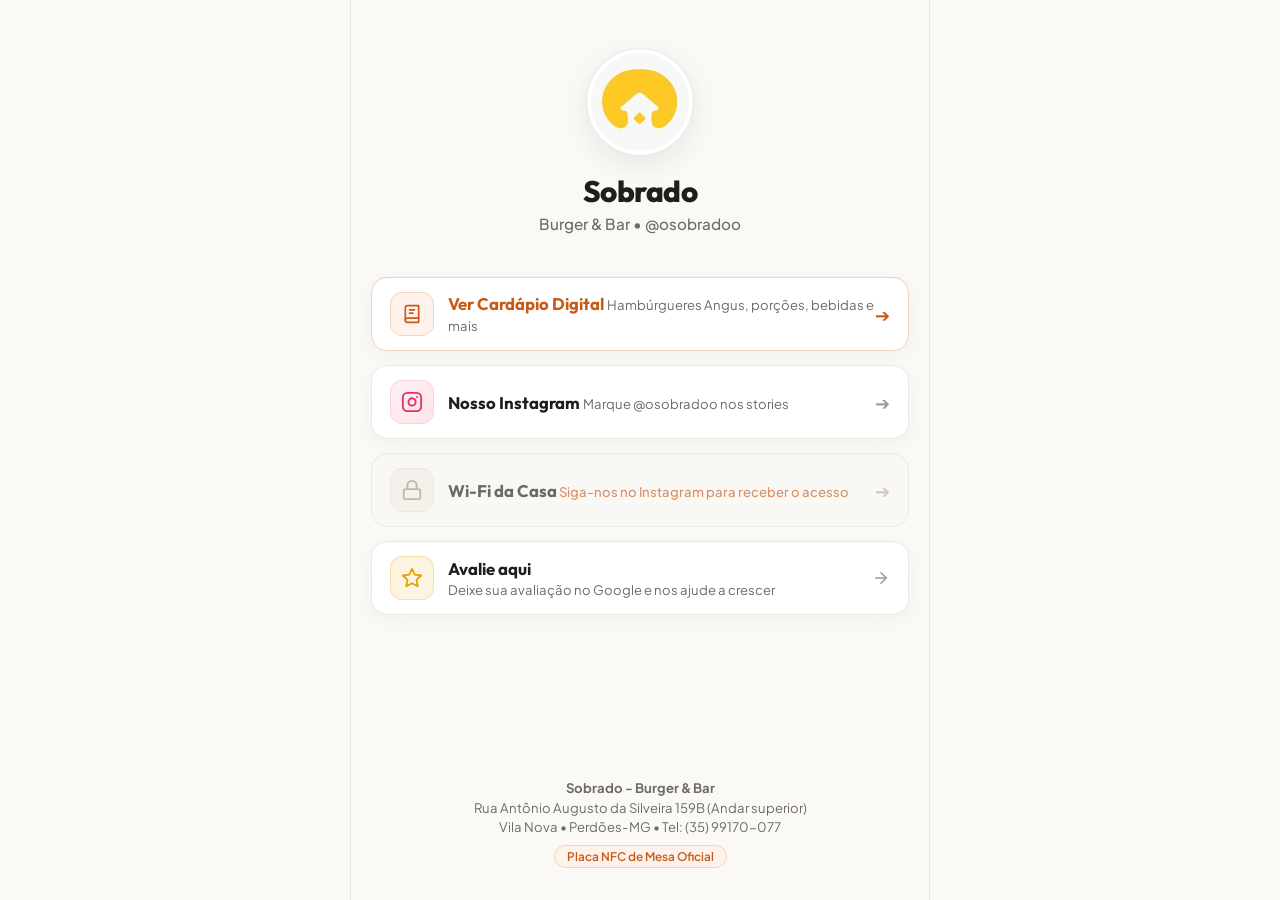
==== commit 28a3c0fc: "finalizações" ====
--- a/index.html
+++ b/index.html
@@ -97,23 +97,44 @@
         </a>
 
         <!-- Opção 3: Wi-Fi da Casa -->
-        <button type="button" class="hub-btn hub-btn-wifi btn-trigger-wifi" id="hubWifiBtn">
+        <button type="button" class="hub-btn hub-btn-wifi btn-trigger-wifi link-card" id="hubWifiBtn">
           <div class="hub-btn-left">
-            <span class="hub-btn-icon" aria-hidden="true">
-              <svg width="22" height="22" viewBox="0 0 24 24" fill="none" stroke="currentColor" stroke-width="2" stroke-linecap="round" stroke-linejoin="round">
+            <span class="hub-btn-icon" aria-hidden="true" id="hubWifiIcon">
+              <svg class="wifi-icon-active" width="22" height="22" viewBox="0 0 24 24" fill="none" stroke="currentColor" stroke-width="2" stroke-linecap="round" stroke-linejoin="round">
                 <path d="M5 12.55a11 11 0 0 1 14.08 0"></path>
                 <path d="M1.42 9a16 16 0 0 1 21.16 0"></path>
                 <path d="M8.53 16.11a6 6 0 0 1 6.95 0"></path>
                 <line x1="12" y1="20" x2="12.01" y2="20"></line>
               </svg>
+              <svg class="wifi-icon-locked" width="22" height="22" viewBox="0 0 24 24" fill="none" stroke="currentColor" stroke-width="2" stroke-linecap="round" stroke-linejoin="round" style="display: none;">
+                <rect x="3" y="11" width="18" height="11" rx="2" ry="2"></rect>
+                <path d="M7 11V7a5 5 0 0 1 10 0v4"></path>
+              </svg>
             </span>
             <div class="hub-btn-text">
-              <span class="hub-btn-title">Wi-Fi da Casa</span>
-              <span class="hub-btn-desc">Nome da rede e senha rápida</span>
+              <span class="hub-btn-title" id="hubWifiTitle">Wi-Fi da Casa</span>
+              <span class="hub-btn-desc" id="hubWifiDesc">Nome da rede e senha rápida</span>
             </div>
           </div>
           <span class="hub-btn-arrow" aria-hidden="true">➔</span>
         </button>
+
+        <!-- Opção 4: Avalie aqui (Google Reviews) -->
+        <a href="https://search.google.com/local/writereview?placeid=ChIJMa0ilv5XtZQR5QLzIyxNroo" target="_blank" rel="noopener noreferrer" class="link-card" id="hubReviewLink">
+          <div class="link-icon-wrapper" style="background: rgba(229, 160, 0, 0.12); color: #E5A000;">
+            <svg width="22" height="22" viewBox="0 0 24 24" fill="none" stroke="currentColor" stroke-width="2" stroke-linecap="round" stroke-linejoin="round">
+              <polygon points="12 2 15.09 8.26 22 9.27 17 14.14 18.18 21.02 12 17.77 5.82 21.02 7 14.14 2 9.27 8.91 8.26 12 2"></polygon>
+            </svg>
+          </div>
+          <div class="link-info">
+            <span class="link-title">Avalie aqui</span>
+            <span class="link-desc">Deixe sua avaliação no Google e nos ajude a crescer</span>
+          </div>
+          <svg class="link-arrow" width="18" height="18" viewBox="0 0 24 24" fill="none" stroke="currentColor" stroke-width="2" stroke-linecap="round" stroke-linejoin="round">
+            <line x1="5" y1="12" x2="19" y2="12"></line>
+            <polyline points="12 5 19 12 12 19"></polyline>
+          </svg>
+        </a>
 
       </nav>
 
@@ -144,24 +165,53 @@
         <h2 class="wifi-modal-title" id="wifiModalTitle">Wi-Fi d'O Sobrado</h2>
         <p class="wifi-modal-desc">Conecte-se gratuitamente à nossa rede exclusiva para clientes.</p>
 
-        <div class="wifi-info-card">
+        <!-- Visualização Padrão das Credenciais -->
+        <div class="wifi-info-card" id="wifiDisplayView">
           <div class="wifi-row">
             <span class="wifi-row-label">Nome da Rede (SSID)</span>
-            <span class="wifi-row-value">O Sobrado - Clientes</span>
+            <span class="wifi-row-value wifi-ssid-value" id="wifiModalSsidVal">O Sobrado - Clientes</span>
           </div>
           <div class="wifi-row">
             <span class="wifi-row-label">Senha de Acesso</span>
-            <span class="wifi-row-value">sobradoburger</span>
-          </div>
-        </div>
-
-        <button type="button" class="btn-copy-wifi" id="btnCopyWifiPassword">
-          <svg width="18" height="18" viewBox="0 0 24 24" fill="none" stroke="currentColor" stroke-width="2" stroke-linecap="round" stroke-linejoin="round">
-            <rect x="9" y="9" width="13" height="13" rx="2" ry="2"></rect>
-            <path d="M5 15H4a2 2 0 0 1-2-2V4a2 2 0 0 1 2-2h9a2 2 0 0 1 2 2v1"></path>
-          </svg>
-          <span>Copiar Senha</span>
-        </button>
+            <span class="wifi-row-value wifi-password-value" id="wifiModalPasswordVal">sobradoburger</span>
+          </div>
+        </div>
+
+        <!-- Formulário de Edição ADM (Oculto por Padrão) -->
+        <div class="wifi-edit-form" id="wifiEditForm" style="display: none;">
+          <div class="wifi-edit-field">
+            <label class="wifi-edit-label" for="wifiEditSsidInput">Nome da Rede (SSID)</label>
+            <input type="text" class="wifi-edit-input" id="wifiEditSsidInput" placeholder="Ex: O Sobrado - Clientes" autocomplete="off" />
+          </div>
+          <div class="wifi-edit-field">
+            <label class="wifi-edit-label" for="wifiEditPasswordInput">Senha de Acesso</label>
+            <input type="text" class="wifi-edit-input" id="wifiEditPasswordInput" placeholder="Ex: sobradoburger" autocomplete="off" />
+          </div>
+          <div class="wifi-edit-actions">
+            <button type="button" class="btn-wifi-edit-cancel" id="btnCancelWifiEdit">Cancelar</button>
+            <button type="button" class="btn-wifi-edit-save" id="btnSaveWifiEdit">Salvar Wi-Fi</button>
+          </div>
+        </div>
+
+        <!-- Ações Principais -->
+        <div class="wifi-main-actions" id="wifiMainActions">
+          <button type="button" class="btn-copy-wifi" id="btnCopyWifiPassword">
+            <svg width="18" height="18" viewBox="0 0 24 24" fill="none" stroke="currentColor" stroke-width="2" stroke-linecap="round" stroke-linejoin="round">
+              <rect x="9" y="9" width="13" height="13" rx="2" ry="2"></rect>
+              <path d="M5 15H4a2 2 0 0 1-2-2V4a2 2 0 0 1 2-2h9a2 2 0 0 1 2 2v1"></path>
+            </svg>
+            <span>Copiar Senha</span>
+          </button>
+
+          <!-- Botão ADM: Alterar Dados do Wi-Fi -->
+          <button type="button" class="btn-admin-edit-wifi" id="btnOpenWifiEdit" style="display: none;">
+            <svg width="15" height="15" viewBox="0 0 24 24" fill="none" stroke="currentColor" stroke-width="2" stroke-linecap="round" stroke-linejoin="round">
+              <path d="M11 4H4a2 2 0 0 0-2 2v14a2 2 0 0 0 2 2h14a2 2 0 0 0 2-2v-7"></path>
+              <path d="M18.5 2.5a2.121 2.121 0 0 1 3 3L12 15l-4 1 1-4 9.5-9.5z"></path>
+            </svg>
+            <span>✏️ Alterar Dados do Wi-Fi</span>
+          </button>
+        </div>
 
         <button type="button" class="btn-close-wifi-text" id="btnCloseWifi">
           Fechar Janela
@@ -176,6 +226,7 @@
 
   <!-- Scripts -->
   <script src="assets/js/products.js"></script>
+  <script src="assets/js/supabase.js"></script>
   <script src="assets/js/app.js"></script>
 </body>
 </html>
--- a/assets/css/styles.css
+++ b/assets/css/styles.css
@@ -337,9 +337,174 @@
 }
 
 /* Botão 3: Wi-Fi */
+.hub-btn-wifi {
+  transition: opacity 0.3s ease, border-color 0.3s ease, background-color 0.3s ease, box-shadow 0.3s ease, transform 0.18s cubic-bezier(0.16, 1, 0.3, 1);
+}
+
 .hub-btn-wifi .hub-btn-icon {
   background-color: #F7F5F0;
   color: var(--text-primary);
+}
+
+/* Estado Bloqueado do Botão de Wi-Fi (Condicionado ao Instagram) */
+.link-card.is-locked,
+.hub-btn.is-locked {
+  opacity: 0.65;
+  cursor: not-allowed;
+  border-color: #E6E2D8;
+  background-color: #FAF8F5;
+  box-shadow: none;
+  transition: opacity 0.3s ease, border-color 0.3s ease, background-color 0.3s ease, box-shadow 0.3s ease, transform 0.3s ease;
+}
+
+.link-card.is-locked:hover,
+.hub-btn.is-locked:hover {
+  transform: none;
+  box-shadow: none;
+  border-color: #E6E2D8;
+}
+
+.link-card.is-locked:active,
+.hub-btn.is-locked:active {
+  transform: none;
+}
+
+.link-card.is-locked .hub-btn-icon,
+.hub-btn.is-locked .hub-btn-icon {
+  background-color: #F0ECE4;
+  border-color: #DFDBD3;
+  color: #8C827A;
+  opacity: 0.85;
+}
+
+.link-card.is-locked .hub-btn-desc,
+.hub-btn.is-locked .hub-btn-desc {
+  color: var(--brand-terracotta);
+  font-weight: 500;
+  line-height: 1.35;
+}
+
+.link-card.is-locked .hub-btn-arrow,
+.hub-btn.is-locked .hub-btn-arrow {
+  color: #B8B0A5;
+}
+
+.link-card.is-locked:hover .hub-btn-arrow,
+.hub-btn.is-locked:hover .hub-btn-arrow {
+  transform: none;
+  color: #B8B0A5;
+}
+
+/* Distintivo suave "🔒 Bloqueado" */
+.wifi-locked-badge {
+  display: inline-flex;
+  align-items: center;
+  gap: 3px;
+  font-size: 0.68rem;
+  font-weight: 700;
+  text-transform: uppercase;
+  letter-spacing: 0.04em;
+  padding: 2px 7px;
+  border-radius: var(--radius-full);
+  background-color: rgba(200, 90, 23, 0.1);
+  color: var(--brand-terracotta);
+  border: 1px solid rgba(200, 90, 23, 0.22);
+  margin-left: 6px;
+  vertical-align: middle;
+  line-height: 1.2;
+}
+
+/* Alternância de ícones Wi-Fi vs Cadeado */
+.wifi-icon-locked {
+  display: none;
+}
+
+.link-card.is-locked .wifi-icon-active,
+.hub-btn.is-locked .wifi-icon-active {
+  display: none;
+}
+
+.link-card.is-locked .wifi-icon-locked,
+.hub-btn.is-locked .wifi-icon-locked {
+  display: block;
+}
+
+/* Botão 4: Avaliação no Google & Estilos Link-Card */
+.link-card {
+  display: flex;
+  align-items: center;
+  justify-content: space-between;
+  width: 100%;
+  min-height: 68px;
+  padding: 14px 18px;
+  border-radius: var(--radius-md);
+  background-color: var(--bg-card);
+  border: 1px solid var(--border-subtle);
+  color: var(--text-primary);
+  box-shadow: var(--shadow-card);
+  transition: transform 0.18s cubic-bezier(0.16, 1, 0.3, 1), box-shadow 0.18s ease, border-color 0.18s ease;
+  position: relative;
+  text-decoration: none;
+  gap: 14px;
+}
+
+.link-card:hover {
+  box-shadow: var(--shadow-card-hover);
+  border-color: #DFDBD3;
+  transform: translateY(-1px);
+}
+
+.link-card:active {
+  transform: scale(0.985);
+}
+
+.link-icon-wrapper {
+  width: 44px;
+  height: 44px;
+  border-radius: 12px;
+  display: flex;
+  align-items: center;
+  justify-content: center;
+  font-size: 1.25rem;
+  flex-shrink: 0;
+  border: 1px solid rgba(229, 160, 0, 0.25);
+  transition: transform 0.2s ease, background-color 0.2s ease;
+}
+
+.link-card:hover .link-icon-wrapper {
+  transform: scale(1.05);
+}
+
+.link-info {
+  display: flex;
+  flex-direction: column;
+  text-align: left;
+  flex: 1;
+}
+
+.link-title {
+  font-family: var(--font-heading);
+  font-size: 1.05rem;
+  font-weight: 700;
+  color: var(--text-primary);
+  line-height: 1.25;
+}
+
+.link-desc {
+  font-size: 0.82rem;
+  color: var(--text-secondary);
+  margin-top: 3px;
+}
+
+.link-arrow {
+  color: var(--text-dim);
+  flex-shrink: 0;
+  transition: transform 0.2s ease, color 0.2s ease;
+}
+
+.link-card:hover .link-arrow {
+  transform: translateX(3px);
+  color: #E5A000;
 }
 
 /* Rodapé do Hub */
@@ -482,6 +647,37 @@
 
 .header-wifi-btn:active {
   transform: scale(0.92);
+}
+
+.header-admin-btn {
+  width: 40px;
+  height: 40px;
+  border-radius: 12px;
+  background-color: var(--bg-card);
+  border: 1px solid var(--border-subtle);
+  display: flex;
+  align-items: center;
+  justify-content: center;
+  color: var(--text-primary);
+  box-shadow: var(--shadow-sm);
+  transition: transform 0.1s ease, border-color 0.15s ease, background-color 0.15s ease, color 0.15s ease;
+  cursor: pointer;
+}
+
+.header-admin-btn:hover {
+  border-color: #DFDBD3;
+  color: var(--brand-terracotta);
+}
+
+.header-admin-btn:active {
+  transform: scale(0.92);
+}
+
+body.admin-mode-active .header-admin-btn,
+.header-admin-btn.active {
+  background-color: var(--brand-terracotta-light);
+  border-color: var(--brand-terracotta-border);
+  color: var(--brand-terracotta);
 }
 
 .header-cart-btn {
@@ -1898,6 +2094,126 @@
   transform: scale(0.97);
 }
 
+/* Botão ADM: Alterar Dados do Wi-Fi */
+.btn-admin-edit-wifi {
+  width: 100%;
+  min-height: 42px;
+  background-color: transparent;
+  border: 1px dashed var(--brand-terracotta);
+  border-radius: var(--radius-md);
+  color: var(--brand-terracotta);
+  font-weight: 600;
+  font-size: 0.88rem;
+  display: inline-flex;
+  align-items: center;
+  justify-content: center;
+  gap: 8px;
+  margin-top: 10px;
+  cursor: pointer;
+  transition: all 0.2s ease;
+}
+
+.btn-admin-edit-wifi:hover {
+  background-color: rgba(200, 90, 23, 0.08);
+  border-style: solid;
+}
+
+.btn-admin-edit-wifi:active {
+  transform: scale(0.98);
+}
+
+/* Formulário de Edição ADM do Wi-Fi */
+.wifi-edit-form {
+  background-color: var(--bg-main-alt);
+  border: 1px solid var(--brand-terracotta-border);
+  border-radius: var(--radius-md);
+  padding: 16px;
+  display: flex;
+  flex-direction: column;
+  gap: 14px;
+  margin-bottom: 20px;
+  text-align: left;
+}
+
+.wifi-edit-field {
+  display: flex;
+  flex-direction: column;
+  gap: 5px;
+}
+
+.wifi-edit-label {
+  font-size: 0.74rem;
+  text-transform: uppercase;
+  font-weight: 700;
+  color: var(--text-secondary);
+  letter-spacing: 0.5px;
+}
+
+.wifi-edit-input {
+  width: 100%;
+  padding: 10px 12px;
+  border: 1px solid var(--border-subtle);
+  border-radius: var(--radius-sm);
+  background-color: #FFFFFF;
+  color: var(--text-primary);
+  font-size: 0.95rem;
+  font-weight: 600;
+  font-family: inherit;
+  transition: border-color 0.2s ease, box-shadow 0.2s ease;
+}
+
+.wifi-edit-input:focus {
+  outline: none;
+  border-color: var(--brand-terracotta);
+  box-shadow: 0 0 0 3px rgba(200, 90, 23, 0.15);
+}
+
+.wifi-edit-actions {
+  display: flex;
+  gap: 10px;
+  margin-top: 4px;
+}
+
+.btn-wifi-edit-cancel {
+  flex: 1;
+  min-height: 42px;
+  background-color: #ECEAE4;
+  color: var(--text-secondary);
+  border-radius: var(--radius-sm);
+  font-weight: 600;
+  font-size: 0.88rem;
+  border: 1px solid var(--border-subtle);
+  cursor: pointer;
+  transition: all 0.15s ease;
+}
+
+.btn-wifi-edit-cancel:hover {
+  background-color: #E2DFD7;
+  color: var(--text-primary);
+}
+
+.btn-wifi-edit-save {
+  flex: 1.3;
+  min-height: 42px;
+  background-color: var(--brand-terracotta);
+  color: #FFFFFF;
+  border-radius: var(--radius-sm);
+  font-weight: 700;
+  font-size: 0.88rem;
+  border: none;
+  cursor: pointer;
+  box-shadow: 0 2px 8px rgba(200, 90, 23, 0.25);
+  transition: all 0.15s ease;
+}
+
+.btn-wifi-edit-save:hover {
+  background-color: var(--brand-terracotta-hover);
+}
+
+.btn-wifi-edit-save:active {
+  transform: scale(0.98);
+}
+
 .btn-close-wifi-text {
   margin-top: 14px;
   font-size: 0.88rem;
@@ -1934,7 +2250,8 @@
   opacity: 0;
   transition: transform 0.3s cubic-bezier(0.16, 1, 0.3, 1), opacity 0.3s;
   pointer-events: none;
-  white-space: nowrap;
+  max-width: min(92vw, 480px);
+  text-align: center;
 }
 
 .toast-notice.show {
@@ -1945,6 +2262,1064 @@
 .toast-icon {
   color: #34D399;
   font-size: 1.1rem;
+}
+
+/* =====================================================================
+   6. MODO ADMINISTRADOR (ADM) — PAINEL, CONTROLES & FORMULÁRIOS
+   ===================================================================== */
+
+/* Ajustes de layout sticky quando em Modo ADM */
+body.admin-mode-active {
+  --admin-bar-height: 86px;
+}
+
+body.admin-mode-active .menu-header {
+  top: var(--admin-bar-height, 86px);
+}
+
+body.admin-mode-active .categories-bar-wrapper {
+  top: calc(var(--header-height) + var(--admin-bar-height, 86px));
+}
+
+body.admin-mode-active .menu-section {
+  scroll-margin-top: calc(var(--header-height) + var(--category-bar-height) + var(--admin-bar-height, 86px) + 16px);
+}
+
+/* Barra Superior Fixa do ADM */
+#adminTopBar,
+.admin-top-bar {
+  position: sticky;
+  top: 0;
+  z-index: 105;
+  width: 100%;
+  max-width: 580px; /* Alinhado ao container central do cardápio */
+  margin: 0 auto;
+  box-sizing: border-box;
+  padding: 8px 12px;
+  background-color: #FFFFFF;
+  border-bottom: 1px solid var(--border-subtle);
+  box-shadow: 0 2px 10px rgba(31, 30, 28, 0.04);
+  animation: adminSlideDown 0.25s cubic-bezier(0.16, 1, 0.3, 1);
+}
+
+@keyframes adminSlideDown {
+  from {
+    transform: translateY(-100%);
+    opacity: 0;
+  }
+  to {
+    transform: translateY(0);
+    opacity: 1;
+  }
+}
+
+.admin-top-bar-inner {
+  display: flex;
+  flex-direction: column;
+  gap: 8px;
+  width: 100%;
+  box-sizing: border-box;
+}
+
+/* Linha 1: Status "⚡ Painel ADM" à esquerda + "Sair do ADM" à direita */
+.admin-top-bar-header-row {
+  display: flex;
+  align-items: center;
+  justify-content: space-between;
+  width: 100%;
+  gap: 8px;
+}
+
+.admin-top-bar-badge {
+  display: flex;
+  align-items: center;
+  gap: 6px;
+  font-family: var(--font-heading);
+  font-size: 0.82rem;
+  font-weight: 700;
+  color: var(--brand-terracotta);
+  white-space: nowrap;
+}
+
+.admin-pulse-dot {
+  width: 8px;
+  height: 8px;
+  border-radius: 50%;
+  background-color: #10B981;
+  box-shadow: 0 0 0 0 rgba(16, 185, 129, 0.6);
+  animation: adminPulse 1.8s infinite;
+}
+
+@keyframes adminPulse {
+  0% {
+    box-shadow: 0 0 0 0 rgba(16, 185, 129, 0.6);
+  }
+  70% {
+    box-shadow: 0 0 0 7px rgba(16, 185, 129, 0);
+  }
+  100% {
+    box-shadow: 0 0 0 0 rgba(16, 185, 129, 0);
+  }
+}
+
+/* Linha 2: "Sincronizar Base" + "+ Novo Produto" */
+#adminTopBar .admin-bar-actions,
+.admin-top-bar-actions {
+  display: flex;
+  flex-wrap: wrap;
+  gap: 6px;
+  justify-content: flex-end;
+  width: 100%;
+  box-sizing: border-box;
+}
+
+#adminTopBar button,
+#adminTopBar .btn-admin-action,
+.btn-admin-bar {
+  display: inline-flex;
+  align-items: center;
+  justify-content: center;
+  gap: 6px;
+  font-size: 0.78rem;
+  padding: 6px 10px;
+  min-height: 32px;
+  border-radius: var(--radius-full);
+  font-weight: 700;
+  cursor: pointer;
+  transition: all 0.15s ease;
+  white-space: nowrap;
+  box-sizing: border-box;
+}
+
+#adminTopBar .admin-bar-actions .btn-admin-bar,
+#adminTopBar .admin-bar-actions .btn-admin-action {
+  flex: 1 1 0;
+  min-width: 0;
+  text-align: center;
+}
+
+.btn-admin-bar-sync {
+  background-color: var(--brand-terracotta-light);
+  color: var(--brand-terracotta);
+  border: 1px solid var(--brand-terracotta-border);
+}
+
+.btn-admin-bar-sync:hover {
+  background-color: #F8E3D4;
+  border-color: var(--brand-terracotta);
+  transform: translateY(-1px);
+}
+
+.btn-admin-bar-sync:active {
+  transform: scale(0.96);
+}
+
+.btn-admin-bar-sync.loading,
+.btn-admin-bar-sync:disabled {
+  opacity: 0.7;
+  cursor: not-allowed;
+  pointer-events: none;
+}
+
+.btn-admin-bar-new {
+  background-color: var(--brand-terracotta);
+  color: #FFFFFF;
+  border: 1px solid var(--brand-terracotta);
+  box-shadow: 0 2px 8px rgba(200, 90, 23, 0.25);
+}
+
+.btn-admin-bar-new:hover {
+  background-color: var(--brand-terracotta-hover);
+  transform: translateY(-1px);
+  box-shadow: 0 4px 12px rgba(200, 90, 23, 0.35);
+}
+
+.btn-admin-bar-new:active {
+  transform: scale(0.96);
+}
+
+.btn-admin-bar-logout {
+  background-color: var(--bg-main-alt);
+  color: var(--text-secondary);
+  border: 1px solid var(--border-subtle);
+  padding: 5px 10px;
+  font-size: 0.76rem;
+}
+
+.btn-admin-bar-logout:hover {
+  color: #DC2626;
+  border-color: #FECACA;
+  background-color: #FEF2F2;
+}
+
+.btn-admin-bar-logout:active {
+  transform: scale(0.96);
+}
+
+/* Ações Administrativas nos Cards de Produtos */
+.product-card-admin-actions {
+  display: flex;
+  align-items: center;
+  gap: 6px;
+  flex-wrap: wrap;
+  margin-top: 10px;
+  padding-top: 8px;
+  border-top: 1px dashed var(--border-divider);
+}
+
+.btn-card-adm {
+  display: inline-flex;
+  align-items: center;
+  gap: 5px;
+  padding: 4px 10px;
+  min-height: 28px;
+  border-radius: var(--radius-full);
+  font-size: 0.74rem;
+  font-weight: 600;
+  cursor: pointer;
+  transition: all 0.15s ease;
+  background-color: var(--bg-main-alt);
+  border: 1px solid var(--border-subtle);
+  color: var(--text-secondary);
+  user-select: none;
+}
+
+.btn-card-adm:hover {
+  transform: translateY(-1px);
+}
+
+.btn-card-adm:active {
+  transform: scale(0.95);
+}
+
+.btn-card-adm-edit {
+  color: var(--text-primary);
+}
+
+.btn-card-adm-edit:hover {
+  background-color: var(--brand-terracotta-light);
+  border-color: var(--brand-terracotta-border);
+  color: var(--brand-terracotta);
+}
+
+.btn-card-adm-pause {
+  color: var(--text-secondary);
+}
+
+.btn-card-adm-pause:hover {
+  background-color: #FEF3C7;
+  border-color: #FCD34D;
+  color: #92400E;
+}
+
+.btn-card-adm-pause.is-paused {
+  background-color: #FEF3C7;
+  border-color: #FCD34D;
+  color: #92400E;
+  font-weight: 700;
+}
+
+.btn-card-adm-delete {
+  color: #DC2626;
+  border-color: #FEE2E2;
+  background-color: #FFF5F5;
+}
+
+.btn-card-adm-delete:hover {
+  background-color: #FEE2E2;
+  border-color: #DC2626;
+  color: #991B1B;
+}
+
+/* Estado de Produto Pausado */
+.product-card.product-card-paused {
+  opacity: 0.62;
+  background-color: #FAF8F5;
+  border-color: #E8E5DD;
+  transition: opacity 0.2s ease, background-color 0.2s ease;
+}
+
+.product-card.product-card-paused:hover {
+  opacity: 0.92;
+}
+
+.badge-paused {
+  background-color: #3F3D38 !important;
+  color: #FFFFFF !important;
+  font-weight: 700 !important;
+  border: 1px solid rgba(255, 255, 255, 0.2) !important;
+}
+
+/* Modais do ADM (Design Clean & Centrado) */
+.admin-auth-modal-box {
+  width: 90%;
+  max-width: 380px;
+  background-color: #FFFFFF;
+  border: 1px solid var(--border-subtle);
+  border-radius: var(--radius-xl);
+  padding: 28px 24px;
+  box-shadow: var(--shadow-modal);
+  text-align: center;
+  position: relative;
+  margin: auto;
+  transform: scale(0.94);
+  transition: transform 0.25s cubic-bezier(0.16, 1, 0.3, 1);
+}
+
+.modal-overlay.active .admin-auth-modal-box {
+  transform: scale(1);
+}
+
+.admin-auth-icon {
+  width: 58px;
+  height: 58px;
+  border-radius: 50%;
+  background-color: var(--brand-terracotta-light);
+  border: 1px solid var(--brand-terracotta-border);
+  display: flex;
+  align-items: center;
+  justify-content: center;
+  margin: 0 auto 16px auto;
+  color: var(--brand-terracotta);
+}
+
+.admin-modal-title {
+  font-family: var(--font-heading);
+  font-size: 1.35rem;
+  font-weight: 800;
+  color: var(--text-primary);
+  margin-bottom: 6px;
+  letter-spacing: -0.2px;
+}
+
+.admin-modal-desc {
+  font-size: 0.86rem;
+  color: var(--text-secondary);
+  line-height: 1.45;
+  margin-bottom: 22px;
+}
+
+.admin-password-input-wrap {
+  position: relative;
+  display: flex;
+  align-items: center;
+  width: 100%;
+}
+
+.btn-toggle-pwd-visibility {
+  position: absolute;
+  right: 12px;
+  background: none;
+  border: none;
+  color: var(--text-dim);
+  cursor: pointer;
+  padding: 6px;
+  display: flex;
+  align-items: center;
+  justify-content: center;
+  transition: color 0.15s ease;
+}
+
+.btn-toggle-pwd-visibility:hover {
+  color: var(--text-primary);
+}
+
+.admin-form-feedback-error {
+  font-size: 0.78rem;
+  color: #DC2626;
+  margin-top: 6px;
+  text-align: left;
+  font-weight: 600;
+}
+
+.btn-admin-auth-submit {
+  width: 100%;
+  margin-top: 18px;
+}
+
+/* Modal de Formulário de Produto */
+#adminProductFormModal {
+  align-items: center;
+  justify-content: center;
+  padding: 16px 12px;
+}
+
+#adminProductFormModal .modal-content,
+#adminProductFormModal .admin-modal-box,
+.admin-product-modal-content {
+  width: 100%;
+  max-width: 540px;
+  background-color: #FFFFFF;
+  border: 1px solid var(--border-subtle);
+  border-radius: var(--radius-xl);
+  box-shadow: var(--shadow-modal);
+  position: relative;
+  margin: auto;
+  display: flex;
+  flex-direction: column;
+  max-height: 90vh;
+  max-height: 90dvh;
+  height: auto;
+  overflow: hidden; /* impede que o modal estoure a tela */
+  transform: scale(0.96);
+  transition: transform 0.25s cubic-bezier(0.16, 1, 0.3, 1);
+}
+
+.modal-overlay.active #adminProductFormModal .modal-content,
+.modal-overlay.active #adminProductFormModal .admin-modal-box,
+.modal-overlay.active .admin-product-modal-content {
+  transform: scale(1);
+}
+
+#adminProductFormModal .admin-modal-header {
+  padding: 18px 22px 14px 22px;
+  border-bottom: 1px solid var(--border-subtle);
+  display: flex;
+  align-items: flex-start;
+  justify-content: space-between;
+  gap: 12px;
+  background-color: #FFFFFF;
+  flex-shrink: 0;
+  z-index: 5;
+}
+
+.admin-modal-title-wrap {
+  text-align: left;
+}
+
+.admin-modal-subtitle {
+  font-size: 0.82rem;
+  color: var(--text-secondary);
+  margin-top: 2px;
+}
+
+.btn-close-modal-clean {
+  width: 32px;
+  height: 32px;
+  border-radius: 50%;
+  background-color: var(--bg-main-alt);
+  border: 1px solid var(--border-subtle);
+  display: flex;
+  align-items: center;
+  justify-content: center;
+  font-size: 0.95rem;
+  color: var(--text-secondary);
+  cursor: pointer;
+  transition: all 0.15s ease;
+  flex-shrink: 0;
+}
+
+.btn-close-modal-clean:hover {
+  background-color: #EAE6DF;
+  color: var(--text-primary);
+}
+
+#adminProductFormModal form,
+#adminProductFormModal .admin-product-form {
+  display: flex;
+  flex-direction: column;
+  flex: 1 1 auto;
+  min-height: 0;
+  overflow: hidden;
+  margin: 0;
+  padding: 0;
+}
+
+#adminProductFormModal .modal-body,
+#adminProductFormModal .admin-form-scrollable-body,
+.admin-form-scrollable-body {
+  flex: 1 1 auto;
+  overflow-y: auto;
+  -webkit-overflow-scrolling: touch;
+  padding: 18px 22px;
+  min-height: 0; /* essencial no flexbox para scroll funcional */
+  display: flex;
+  flex-direction: column;
+  gap: 14px;
+}
+
+.admin-form-group {
+  display: flex;
+  flex-direction: column;
+  gap: 5px;
+  text-align: left;
+}
+
+.admin-form-label {
+  font-size: 0.76rem;
+  font-weight: 700;
+  color: var(--text-heading);
+  text-transform: uppercase;
+  letter-spacing: 0.4px;
+}
+
+.admin-label-hint {
+  font-size: 0.72rem;
+  font-weight: 500;
+  color: var(--text-dim);
+  text-transform: none;
+}
+
+.required-star {
+  color: var(--brand-terracotta);
+  margin-left: 2px;
+}
+
+.admin-form-input,
+.admin-form-select,
+.admin-form-textarea {
+  width: 100%;
+  background-color: var(--bg-input);
+  border: 1.5px solid var(--border-subtle);
+  border-radius: var(--radius-md);
+  padding: 10px 14px;
+  font-size: 0.92rem;
+  color: var(--text-primary);
+  font-family: var(--font-body);
+  transition: border-color 0.15s ease, box-shadow 0.15s ease;
+}
+
+.admin-form-input:focus,
+.admin-form-select:focus,
+.admin-form-textarea:focus {
+  outline: none;
+  border-color: var(--brand-terracotta);
+  box-shadow: 0 0 0 3px rgba(200, 90, 23, 0.12);
+}
+
+.admin-form-row {
+  display: flex;
+  gap: 12px;
+  align-items: flex-start;
+}
+
+.flex-category {
+  flex: 1.35;
+}
+
+.flex-price {
+  flex: 1;
+}
+
+.admin-select-wrapper {
+  position: relative;
+  width: 100%;
+}
+
+.admin-form-select {
+  appearance: none;
+  -webkit-appearance: none;
+  cursor: pointer;
+  padding-right: 36px;
+}
+
+.admin-select-arrow {
+  position: absolute;
+  right: 12px;
+  top: 50%;
+  transform: translateY(-50%);
+  pointer-events: none;
+  color: var(--text-secondary);
+  display: flex;
+  align-items: center;
+}
+
+.admin-price-input-wrap {
+  position: relative;
+  display: flex;
+  align-items: center;
+}
+
+.admin-price-prefix {
+  position: absolute;
+  left: 12px;
+  font-weight: 700;
+  font-size: 0.88rem;
+  color: var(--brand-terracotta);
+  pointer-events: none;
+}
+
+.admin-price-input {
+  padding-left: 38px;
+}
+
+.admin-checkboxes-box {
+  display: flex;
+  flex-direction: column;
+  gap: 10px;
+  background-color: var(--bg-main-alt);
+  border: 1px solid var(--border-subtle);
+  border-radius: var(--radius-md);
+  padding: 12px 14px;
+  margin-top: 4px;
+}
+
+.admin-toggle-item {
+  display: flex;
+  align-items: flex-start;
+  gap: 12px;
+  cursor: pointer;
+  user-select: none;
+}
+
+.admin-checkbox-real {
+  position: absolute;
+  opacity: 0;
+  pointer-events: none;
+}
+
+.admin-toggle-switch {
+  width: 36px;
+  height: 20px;
+  background-color: #D8D4CC;
+  border-radius: var(--radius-full);
+  position: relative;
+  flex-shrink: 0;
+  transition: background-color 0.2s ease;
+  margin-top: 2px;
+}
+
+.admin-toggle-switch::after {
+  content: '';
+  position: absolute;
+  width: 16px;
+  height: 16px;
+  border-radius: 50%;
+  background-color: #FFFFFF;
+  top: 2px;
+  left: 2px;
+  transition: transform 0.2s cubic-bezier(0.16, 1, 0.3, 1);
+  box-shadow: 0 1px 3px rgba(0, 0, 0, 0.2);
+}
+
+.admin-checkbox-real:checked + .admin-toggle-switch {
+  background-color: var(--brand-terracotta);
+}
+
+.admin-checkbox-real:checked + .admin-toggle-switch::after {
+  transform: translateX(16px);
+}
+
+.admin-toggle-labels {
+  display: flex;
+  flex-direction: column;
+  gap: 1px;
+  text-align: left;
+}
+
+.admin-toggle-title {
+  font-size: 0.84rem;
+  font-weight: 700;
+  color: var(--text-heading);
+}
+
+.admin-toggle-sub {
+  font-size: 0.74rem;
+  color: var(--text-secondary);
+  line-height: 1.35;
+}
+
+/* Container Expansível de Configuração de Adicionais */
+#adminAddonsConfigSection,
+.admin-addons-config {
+  background-color: #FFFFFF;
+  border: 1px solid var(--border-subtle);
+  border-radius: var(--radius-md);
+  padding: 14px 12px;
+  margin-top: 4px;
+  margin-bottom: 6px;
+  display: flex;
+  flex-direction: column;
+  gap: 10px;
+  height: auto;
+  max-height: none;
+  overflow: visible;
+  animation: adminAddonsExpand 0.22s cubic-bezier(0.16, 1, 0.3, 1);
+}
+
+@keyframes adminAddonsExpand {
+  from {
+    opacity: 0;
+    transform: translateY(-6px);
+  }
+  to {
+    opacity: 1;
+    transform: translateY(0);
+  }
+}
+
+.admin-addons-config-header {
+  display: flex;
+  align-items: flex-start;
+  justify-content: space-between;
+  gap: 8px;
+  border-bottom: 1px dashed var(--border-divider);
+  padding-bottom: 8px;
+}
+
+.admin-addons-config-titles {
+  display: flex;
+  flex-direction: column;
+  gap: 2px;
+  text-align: left;
+}
+
+.admin-addons-config-title {
+  font-size: 0.82rem;
+  font-weight: 700;
+  color: var(--text-heading);
+}
+
+.admin-addons-config-desc {
+  font-size: 0.72rem;
+  color: var(--text-secondary);
+}
+
+.admin-addons-quick-actions {
+  display: flex;
+  gap: 5px;
+  flex-shrink: 0;
+}
+
+.btn-addons-quick {
+  font-size: 0.7rem;
+  font-weight: 600;
+  color: var(--brand-terracotta);
+  background-color: var(--brand-terracotta-light);
+  border: 1px solid var(--brand-terracotta-border);
+  padding: 3px 8px;
+  border-radius: var(--radius-full);
+  cursor: pointer;
+  transition: all 0.15s ease;
+}
+
+.btn-addons-quick:hover {
+  background-color: #F8E3D4;
+}
+
+/* Lista de Adicionais */
+.admin-addons-list {
+  display: flex;
+  flex-direction: column;
+  gap: 6px;
+  padding-right: 2px;
+}
+
+.admin-addon-item-row {
+  display: flex;
+  align-items: center;
+  justify-content: space-between;
+  gap: 8px;
+  padding: 6px 10px;
+  border-radius: var(--radius-sm);
+  background-color: var(--bg-main);
+  border: 1px solid var(--border-subtle);
+  transition: background-color 0.15s ease, border-color 0.15s ease;
+}
+
+.admin-addon-item-row.is-active,
+.admin-addon-item-row.is-selected {
+  background-color: #FFFFFF;
+  border-color: var(--brand-terracotta-border);
+  opacity: 1;
+}
+
+.admin-addon-item-row.is-inactive {
+  opacity: 0.55;
+  background-color: var(--bg-main-alt);
+}
+
+.admin-addon-item-label {
+  position: relative;
+  display: flex;
+  align-items: center;
+  gap: 8px;
+  cursor: pointer;
+  flex: 1;
+  min-width: 0;
+  user-select: none;
+}
+
+.admin-addon-checkbox {
+  position: absolute;
+  top: 0;
+  left: 0;
+  width: 18px;
+  height: 18px;
+  opacity: 0;
+  margin: 0;
+  padding: 0;
+  cursor: pointer;
+}
+
+.admin-addon-custom-check {
+  width: 18px;
+  height: 18px;
+  border-radius: 4px;
+  border: 1.5px solid var(--border-subtle);
+  background-color: #FFFFFF;
+  display: inline-flex;
+  align-items: center;
+  justify-content: center;
+  color: #FFFFFF;
+  flex-shrink: 0;
+  transition: all 0.15s ease;
+}
+
+.admin-addon-checkbox:checked + .admin-addon-custom-check {
+  background-color: var(--brand-terracotta);
+  border-color: var(--brand-terracotta);
+}
+
+.admin-addon-item-name {
+  font-size: 0.82rem;
+  font-weight: 600;
+  color: var(--text-primary);
+  white-space: nowrap;
+  overflow: hidden;
+  text-overflow: ellipsis;
+  text-align: left;
+}
+
+.admin-addon-item-price-wrap {
+  position: relative;
+  display: inline-flex;
+  align-items: center;
+  flex-shrink: 0;
+  gap: 4px;
+}
+
+.admin-addon-price-prefix {
+  position: absolute;
+  left: 7px;
+  font-size: 0.72rem;
+  font-weight: 700;
+  color: var(--brand-terracotta);
+  pointer-events: none;
+}
+
+.admin-addon-price-input {
+  width: 78px;
+  padding: 4px 6px 4px 24px;
+  font-size: 0.82rem;
+  font-weight: 600;
+  color: var(--text-primary);
+  background-color: #FFFFFF;
+  border: 1px solid var(--border-subtle);
+  border-radius: var(--radius-sm);
+  text-align: right;
+  transition: border-color 0.15s ease;
+}
+
+.admin-addon-price-input:focus {
+  outline: none;
+  border-color: var(--brand-terracotta);
+}
+
+.btn-remove-custom-addon {
+  width: 20px;
+  height: 20px;
+  border-radius: 50%;
+  display: flex;
+  align-items: center;
+  justify-content: center;
+  font-size: 0.75rem;
+  color: var(--text-dim);
+  cursor: pointer;
+  border: none;
+  background: none;
+  transition: all 0.15s ease;
+}
+
+.btn-remove-custom-addon:hover {
+  background-color: #FEE2E2;
+  color: #DC2626;
+}
+
+/* Seção para Novo Adicional Customizado */
+.admin-addon-new-box {
+  border-top: 1px dashed var(--border-divider);
+  padding-top: 8px;
+  display: flex;
+  flex-direction: column;
+  gap: 6px;
+  text-align: left;
+}
+
+.admin-addon-new-title {
+  font-size: 0.74rem;
+  font-weight: 700;
+  text-transform: uppercase;
+  color: var(--text-secondary);
+  letter-spacing: 0.3px;
+}
+
+.admin-addon-new-row {
+  display: flex;
+  gap: 6px;
+  align-items: center;
+}
+
+.admin-addon-new-name {
+  flex: 1.4;
+  min-width: 0;
+  font-size: 0.82rem;
+  padding: 6px 10px;
+}
+
+.admin-addon-price-input-wrap {
+  position: relative;
+  display: flex;
+  align-items: center;
+  flex: 1;
+  min-width: 0;
+}
+
+.admin-addon-new-price {
+  width: 100%;
+  padding: 6px 8px 6px 26px;
+  font-size: 0.82rem;
+}
+
+.btn-admin-add-addon {
+  display: inline-flex;
+  align-items: center;
+  justify-content: center;
+  gap: 4px;
+  padding: 6px 12px;
+  min-height: 34px;
+  background-color: var(--brand-terracotta);
+  color: #FFFFFF;
+  border-radius: var(--radius-md);
+  font-size: 0.76rem;
+  font-weight: 700;
+  cursor: pointer;
+  white-space: nowrap;
+  flex-shrink: 0;
+  transition: background-color 0.15s ease, transform 0.15s ease;
+}
+
+.btn-admin-add-addon:hover {
+  background-color: var(--brand-terracotta-hover);
+}
+
+.btn-admin-add-addon:active {
+  transform: scale(0.96);
+}
+
+#adminProductFormModal .modal-footer,
+#adminProductFormModal .admin-modal-footer,
+.admin-modal-footer,
+.admin-form-actions {
+  flex-shrink: 0;
+  padding: 12px 16px;
+  background: #FFFFFF;
+  border-top: 1px solid rgba(0, 0, 0, 0.06);
+  display: flex;
+  gap: 12px;
+  align-items: center;
+  justify-content: flex-end;
+}
+
+.btn-admin-modal-cancel {
+  padding: 10px 18px;
+  min-height: 44px;
+  border-radius: var(--radius-md);
+  background: none;
+  border: 1px solid var(--border-subtle);
+  font-size: 0.88rem;
+  font-weight: 600;
+  color: var(--text-secondary);
+  cursor: pointer;
+  transition: all 0.15s ease;
+}
+
+.btn-admin-modal-cancel:hover {
+  background-color: var(--bg-main-alt);
+  color: var(--text-primary);
+}
+
+.btn-admin-modal-save {
+  padding: 10px 22px;
+  min-height: 44px;
+  font-size: 0.92rem;
+  font-weight: 700;
+}
+
+/* Modal de Confirmação de Exclusão */
+.admin-confirm-box {
+  width: 90%;
+  max-width: 380px;
+  background-color: #FFFFFF;
+  border: 1px solid var(--border-subtle);
+  border-radius: var(--radius-xl);
+  padding: 26px 22px;
+  box-shadow: var(--shadow-modal);
+  text-align: center;
+  position: relative;
+  margin: auto;
+  transform: scale(0.94);
+  transition: transform 0.25s cubic-bezier(0.16, 1, 0.3, 1);
+}
+
+.modal-overlay.active .admin-confirm-box {
+  transform: scale(1);
+}
+
+.admin-confirm-icon {
+  width: 52px;
+  height: 52px;
+  border-radius: 50%;
+  background-color: #FEE2E2;
+  border: 1px solid #FECACA;
+  display: flex;
+  align-items: center;
+  justify-content: center;
+  margin: 0 auto 14px auto;
+  color: #DC2626;
+}
+
+.admin-confirm-title {
+  font-family: var(--font-heading);
+  font-size: 1.25rem;
+  font-weight: 800;
+  color: var(--text-primary);
+  margin-bottom: 6px;
+}
+
+.admin-confirm-desc {
+  font-size: 0.86rem;
+  color: var(--text-secondary);
+  line-height: 1.45;
+  margin-bottom: 22px;
+}
+
+.admin-confirm-actions {
+  display: flex;
+  gap: 10px;
+  justify-content: center;
+}
+
+.btn-admin-danger {
+  padding: 10px 20px;
+  min-height: 44px;
+  border-radius: var(--radius-md);
+  background-color: #DC2626;
+  color: #FFFFFF;
+  font-size: 0.88rem;
+  font-weight: 700;
+  border: none;
+  cursor: pointer;
+  transition: background-color 0.15s ease, transform 0.15s ease;
+  box-shadow: 0 3px 12px rgba(220, 38, 38, 0.25);
+}
+
+.btn-admin-danger:hover {
+  background-color: #B91C1C;
+}
+
+.btn-admin-danger:active {
+  transform: scale(0.97);
 }
 
 /* =====================================================================
@@ -1965,3 +3340,37 @@
     max-height: 360px;
   }
 }
+
+@media (max-width: 480px) {
+  #adminProductFormModal {
+    padding: 8px 6px;
+  }
+
+  #adminProductFormModal .admin-modal-box,
+  #adminProductFormModal .modal-content,
+  .admin-product-modal-content {
+    max-height: calc(100dvh - 16px);
+    border-radius: var(--radius-lg);
+  }
+
+  #adminProductFormModal .admin-modal-header {
+    padding: 14px 16px 12px 16px;
+  }
+
+  #adminProductFormModal .modal-body,
+  .admin-form-scrollable-body {
+    padding: 14px 16px;
+    gap: 12px;
+  }
+
+  #adminProductFormModal .modal-footer,
+  .admin-form-actions {
+    padding: 10px 16px;
+  }
+
+  #adminAddonsConfigSection,
+  .admin-addons-config {
+    padding: 10px 8px;
+  }
+}
+
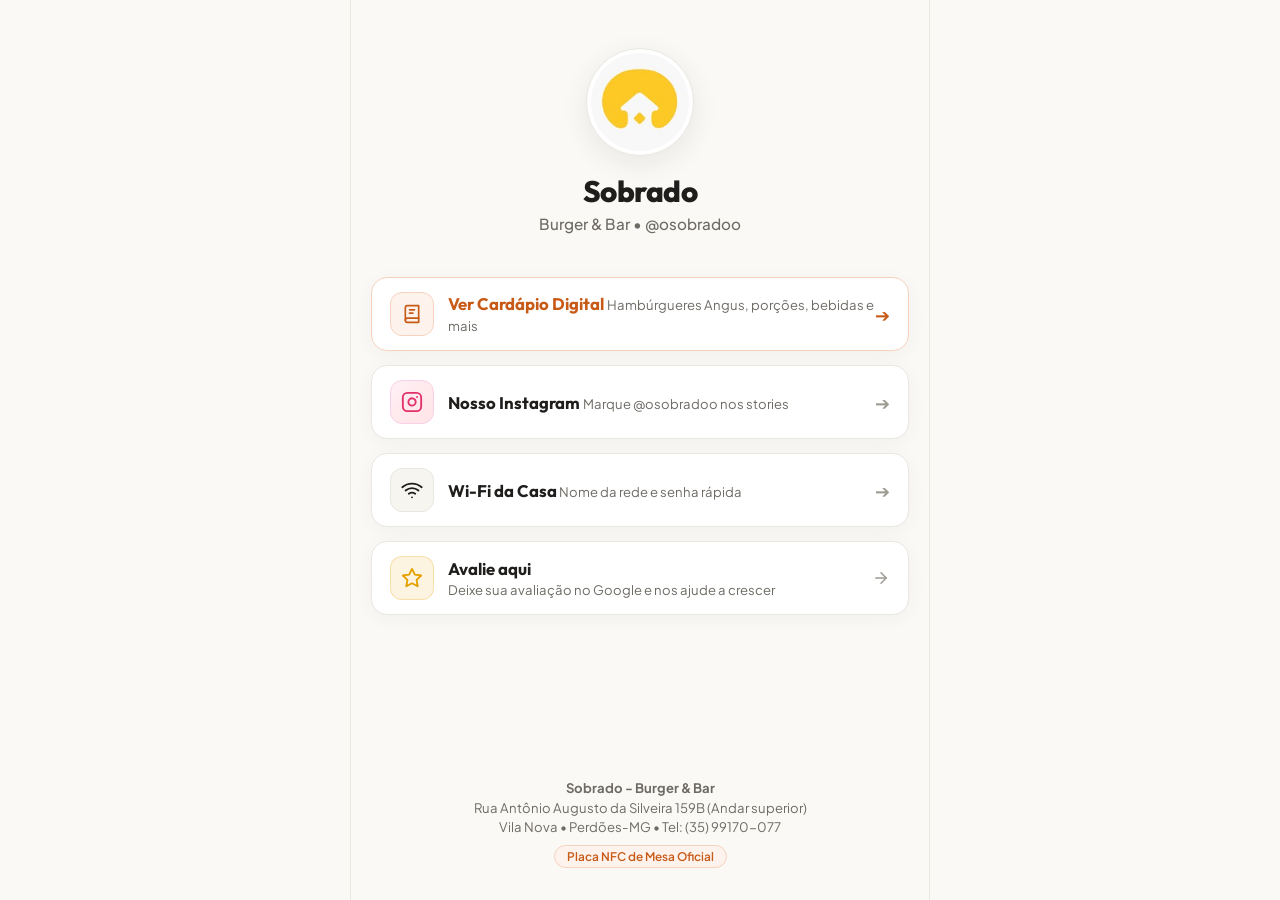
==== commit e71cc680: "Mudanças" ====
--- a/index.html
+++ b/index.html
@@ -21,7 +21,7 @@
   <link rel="icon" type="image/jpeg" href="assets/images/Logo_Sobrado.jpg">
 
   <!-- Estilos da Aplicação -->
-  <link rel="stylesheet" href="assets/css/styles.css">
+  <link rel="stylesheet" href="assets/css/styles.css?v=2.7">
 </head>
 <body>
 
@@ -97,18 +97,14 @@
         </a>
 
         <!-- Opção 3: Wi-Fi da Casa -->
-        <button type="button" class="hub-btn hub-btn-wifi btn-trigger-wifi link-card" id="hubWifiBtn">
+        <button type="button" class="hub-btn hub-btn-wifi btn-trigger-wifi" id="hubWifiBtn">
           <div class="hub-btn-left">
             <span class="hub-btn-icon" aria-hidden="true" id="hubWifiIcon">
-              <svg class="wifi-icon-active" width="22" height="22" viewBox="0 0 24 24" fill="none" stroke="currentColor" stroke-width="2" stroke-linecap="round" stroke-linejoin="round">
+              <svg width="22" height="22" viewBox="0 0 24 24" fill="none" stroke="currentColor" stroke-width="2" stroke-linecap="round" stroke-linejoin="round">
                 <path d="M5 12.55a11 11 0 0 1 14.08 0"></path>
                 <path d="M1.42 9a16 16 0 0 1 21.16 0"></path>
                 <path d="M8.53 16.11a6 6 0 0 1 6.95 0"></path>
                 <line x1="12" y1="20" x2="12.01" y2="20"></line>
-              </svg>
-              <svg class="wifi-icon-locked" width="22" height="22" viewBox="0 0 24 24" fill="none" stroke="currentColor" stroke-width="2" stroke-linecap="round" stroke-linejoin="round" style="display: none;">
-                <rect x="3" y="11" width="18" height="11" rx="2" ry="2"></rect>
-                <path d="M7 11V7a5 5 0 0 1 10 0v4"></path>
               </svg>
             </span>
             <div class="hub-btn-text">
@@ -225,8 +221,8 @@
   </div>
 
   <!-- Scripts -->
-  <script src="assets/js/products.js"></script>
-  <script src="assets/js/supabase.js"></script>
-  <script src="assets/js/app.js"></script>
+  <script src="assets/js/products.js?v=2.7"></script>
+  <script src="assets/js/supabase.js?v=2.7"></script>
+  <script src="assets/js/app.js?v=2.7"></script>
 </body>
 </html>
--- a/assets/css/styles.css
+++ b/assets/css/styles.css
@@ -337,96 +337,9 @@
 }
 
 /* Botão 3: Wi-Fi */
-.hub-btn-wifi {
-  transition: opacity 0.3s ease, border-color 0.3s ease, background-color 0.3s ease, box-shadow 0.3s ease, transform 0.18s cubic-bezier(0.16, 1, 0.3, 1);
-}
-
 .hub-btn-wifi .hub-btn-icon {
   background-color: #F7F5F0;
   color: var(--text-primary);
-}
-
-/* Estado Bloqueado do Botão de Wi-Fi (Condicionado ao Instagram) */
-.link-card.is-locked,
-.hub-btn.is-locked {
-  opacity: 0.65;
-  cursor: not-allowed;
-  border-color: #E6E2D8;
-  background-color: #FAF8F5;
-  box-shadow: none;
-  transition: opacity 0.3s ease, border-color 0.3s ease, background-color 0.3s ease, box-shadow 0.3s ease, transform 0.3s ease;
-}
-
-.link-card.is-locked:hover,
-.hub-btn.is-locked:hover {
-  transform: none;
-  box-shadow: none;
-  border-color: #E6E2D8;
-}
-
-.link-card.is-locked:active,
-.hub-btn.is-locked:active {
-  transform: none;
-}
-
-.link-card.is-locked .hub-btn-icon,
-.hub-btn.is-locked .hub-btn-icon {
-  background-color: #F0ECE4;
-  border-color: #DFDBD3;
-  color: #8C827A;
-  opacity: 0.85;
-}
-
-.link-card.is-locked .hub-btn-desc,
-.hub-btn.is-locked .hub-btn-desc {
-  color: var(--brand-terracotta);
-  font-weight: 500;
-  line-height: 1.35;
-}
-
-.link-card.is-locked .hub-btn-arrow,
-.hub-btn.is-locked .hub-btn-arrow {
-  color: #B8B0A5;
-}
-
-.link-card.is-locked:hover .hub-btn-arrow,
-.hub-btn.is-locked:hover .hub-btn-arrow {
-  transform: none;
-  color: #B8B0A5;
-}
-
-/* Distintivo suave "🔒 Bloqueado" */
-.wifi-locked-badge {
-  display: inline-flex;
-  align-items: center;
-  gap: 3px;
-  font-size: 0.68rem;
-  font-weight: 700;
-  text-transform: uppercase;
-  letter-spacing: 0.04em;
-  padding: 2px 7px;
-  border-radius: var(--radius-full);
-  background-color: rgba(200, 90, 23, 0.1);
-  color: var(--brand-terracotta);
-  border: 1px solid rgba(200, 90, 23, 0.22);
-  margin-left: 6px;
-  vertical-align: middle;
-  line-height: 1.2;
-}
-
-/* Alternância de ícones Wi-Fi vs Cadeado */
-.wifi-icon-locked {
-  display: none;
-}
-
-.link-card.is-locked .wifi-icon-active,
-.hub-btn.is-locked .wifi-icon-active {
-  display: none;
-}
-
-.link-card.is-locked .wifi-icon-locked,
-.hub-btn.is-locked .wifi-icon-locked {
-  display: block;
 }
 
 /* Botão 4: Avaliação no Google & Estilos Link-Card */
